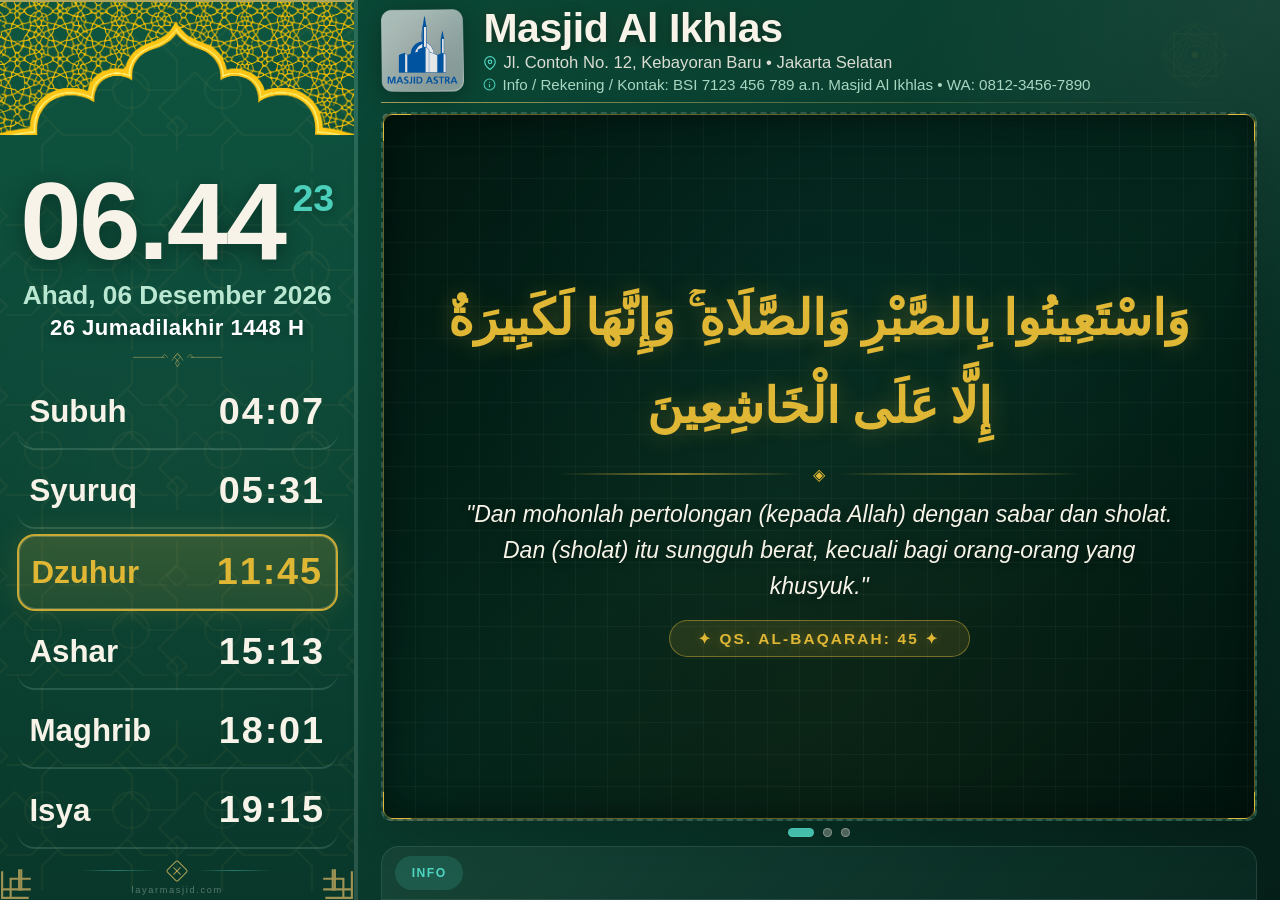
==== index.html @ 87b90f5e "adjust adzan phase jam" ====
<!doctype html>
<html lang="id">
<head>
  <meta charset="utf-8">
  <meta name="viewport" content="width=device-width, initial-scale=1">
  <title>Layar Masjid</title>
  <link rel="stylesheet" href="assets/css/tokens.css?v=35">
  <link rel="stylesheet" href="assets/css/base.css?v=35">
  <link rel="stylesheet" href="assets/css/layout.css?v=43">
  <link rel="stylesheet" href="assets/css/sidebar.css?v=37">
  <link rel="stylesheet" href="assets/css/adzan.css?v=45">
</head>
<body>
  <div class="screen-shell">
    <aside class="left-panel">
      <span class="panel-corner panel-corner--top-left" aria-hidden="true"></span>
      <span class="panel-corner panel-corner--top-right" aria-hidden="true"></span>
      <span class="panel-corner panel-corner--bottom-left" aria-hidden="true"></span>
      <span class="panel-corner panel-corner--bottom-right" aria-hidden="true"></span>

      <div class="sidebar-main">
        <img class="sidebar-top-ornament" src="assets/img/kubah.png" alt="" aria-hidden="true">
<!--        <span class="sidebar-lantern sidebar-lantern&#45;&#45;left" aria-hidden="true"></span>-->
<!--        <span class="sidebar-lantern sidebar-lantern&#45;&#45;right" aria-hidden="true"></span>-->

        <div class="sidebar-content">
          <section class="clock-card" aria-label="Waktu saat ini">
            <div class="clock-display">
              <span class="clock-main" id="clock-main">08.34</span>
              <span class="clock-seconds" id="clock-seconds">17</span>
            </div>
            <p class="date-display" id="date-display">Sabtu, 02 Mei 2026</p>
            <p class="date-hijri" id="date-hijri"></p>
            <div class="date-ornament" aria-hidden="true"></div>
          </section>

          <section class="schedule-card">
            <div class="schedule-list" id="schedule-list">
              <div class="schedule-row active">
                <span class="prayer-name">Subuh</span>
                <span class="prayer-time">04:36</span>
              </div>
              <div class="schedule-row">
                <span class="prayer-name">Syuruq</span>
                <span class="prayer-time">05:52</span>
              </div>
              <div class="schedule-row">
                <span class="prayer-name">Dzuhur</span>
                <span class="prayer-time">11:54</span>
              </div>
              <div class="schedule-row">
                <span class="prayer-name">Ashar</span>
                <span class="prayer-time">15:14</span>
              </div>
              <div class="schedule-row">
                <span class="prayer-name">Maghrib</span>
                <span class="prayer-time">17:48</span>
              </div>
              <div class="schedule-row">
                <span class="prayer-name">Isya</span>
                <span class="prayer-time">18:59</span>
              </div>
            </div>
          </section>
        </div>
      </div>

      <div class="sidebar-endcap-wrap">
        <div class="schedule-endcap" aria-hidden="true">
          <span class="schedule-endcap-line"></span>
          <span class="schedule-endcap-mark"></span>
          <span class="schedule-endcap-line"></span>
        </div>
        <p class="sidebar-signature">layarmasjid.com</p>
      </div>
    </aside>

    <main class="right-panel">
      <header class="content-header">
        <div class="content-brand" aria-label="Logo masjid">
          <div class="content-brand-frame" id="content-brand-frame">
            <img
              id="content-brand-logo"
              class="content-brand-logo"
              src="assets/img/contoh_logo/masjid_astra.png"
              alt="Logo Masjid Astra"
            >
          </div>
        </div>

        <div class="content-identity">
          <h1 class="content-mosque-name">Masjid Al Ikhlas</h1>
          <p class="content-address">
            <svg class="content-address-icon" viewBox="0 0 24 24" fill="none" stroke="currentColor" stroke-width="2" stroke-linecap="round" stroke-linejoin="round" aria-hidden="true"><path d="M21 10c0 7-9 13-9 13s-9-6-9-13a9 9 0 0 1 18 0z"/><circle cx="12" cy="10" r="3"/></svg>
            <span>Jl. Contoh No. 12, Kebayoran Baru &bull; Jakarta Selatan</span>
          </p>
          <p class="content-extra-info" id="content-extra-info">
            <svg class="content-extra-icon" viewBox="0 0 24 24" fill="none" stroke="currentColor" stroke-width="2" stroke-linecap="round" stroke-linejoin="round" aria-hidden="true"><circle cx="12" cy="12" r="10"/><line x1="12" y1="16" x2="12" y2="12"/><line x1="12" y1="8" x2="12.01" y2="8"/></svg>
            <span id="content-extra-text">Info / Rekening / Kontak: BSI 7123 456 789 a.n. Masjid Al Ikhlas &bull; WA: 0812-3456-7890</span>
          </p>
        </div>

        <div class="content-header-watermark" aria-hidden="true">
          <svg viewBox="0 0 120 120" fill="none" stroke="currentColor" stroke-width="1.2">
            <circle cx="60" cy="60" r="54" stroke-dasharray="3 3" opacity="0.45"/>
            <circle cx="60" cy="60" r="50" opacity="0.65"/>
            <rect x="25" y="25" width="70" height="70" transform="rotate(0 60 60)"/>
            <rect x="25" y="25" width="70" height="70" transform="rotate(45 60 60)"/>
            <circle cx="60" cy="60" r="32" opacity="0.7"/>
            <rect x="38" y="38" width="44" height="44" transform="rotate(22.5 60 60)" opacity="0.5"/>
            <rect x="38" y="38" width="44" height="44" transform="rotate(67.5 60 60)" opacity="0.5"/>
            <circle cx="60" cy="60" r="16" opacity="0.8"/>
            <circle cx="60" cy="60" r="5" fill="currentColor" opacity="0.85"/>
            <path d="M60 4v8 M60 108v8 M4 60h8 M108 60h8" opacity="0.7"/>
            <path d="M20 20l7 7 M93 93l7 7 M20 100l7-7 M93 27l7-7" opacity="0.7"/>
          </svg>
        </div>
      </header>

      <section class="content-stage" aria-label="Area slide">
        <div class="content-stage-frame" id="content-stage-frame">
          <div class="content-stage-slides" id="content-stage-slides" aria-live="polite"></div>
        </div>
        <div class="content-stage-dots" id="content-stage-dots" aria-hidden="true"></div>
      </section>

      <footer class="content-ticker" aria-label="Running text">
        <div class="content-ticker-label">Info</div>
        <div class="content-ticker-track">
          <div class="content-ticker-text">
            <span class="content-ticker-item">Running text placeholder</span>
            <span class="content-ticker-item">Pengumuman kajian ba’da Maghrib</span>
            <span class="content-ticker-item">Mohon rapikan sandal di area rak</span>
            <span class="content-ticker-item">Infaq terbaik untuk operasional masjid</span>
          </div>
        </div>
      </footer>
    </main>

    <!-- Halaman Adzan & Sholat (Fullscreen Overlay) -->
    <div id="adzan-screen" class="adzan-screen" aria-hidden="true">
      <!-- Ornamen Sudut Arsitektur Islami -->
      <span class="adzan-corner adzan-corner--top-left" aria-hidden="true"></span>
      <span class="adzan-corner adzan-corner--top-right" aria-hidden="true"></span>
      <span class="adzan-corner adzan-corner--bottom-left" aria-hidden="true"></span>
      <span class="adzan-corner adzan-corner--bottom-right" aria-hidden="true"></span>

      <!-- Bingkai Dalam Beraksen Emas -->
      <div class="adzan-inner-frame" aria-hidden="true"></div>
      <div class="adzan-bg-pattern" aria-hidden="true"></div>
      <div class="adzan-bg-glow" aria-hidden="true"></div>

      <!-- Header Bar (Jam & Tanggal di Pojok Kanan Atas) -->
      <header class="adzan-header" id="adzan-header">
        <div class="adzan-clock-display">
          <span class="adzan-clock-time" id="adzan-clock-time">00:00:00</span>
          <span class="adzan-clock-date" id="adzan-clock-date">Sabtu, 02 Mei 2026</span>
        </div>
      </header>

      <main class="adzan-stage">
        <!-- 1. FASE MENJELANG AZAN -->
        <section class="adzan-phase adzan-phase--countdown-adzan" id="phase-countdown-adzan">
          <div class="adzan-countdown-header">
            <h1 class="adzan-countdown-title">MENJELANG ADZAN</h1>
            <div class="adzan-prayer-pill">
              <span class="adzan-pill-label">WAKTU</span>
              <span class="adzan-pill-val" id="adzan-target-prayer-name">DZUHUR</span>
            </div>
          </div>

          <div class="adzan-timer-box" id="adzan-timer-box">
            <span class="adzan-timer-digits" id="adzan-timer-digits">01:00</span>
            <div class="adzan-timer-accent" aria-hidden="true"></div>
          </div>

          <p class="adzan-countdown-hint">Segera mengambil air wudhu dan merapatkan diri ke shaf sholat</p>
        </section>

        <!-- 2. FASE SAAT AZAN (Desain Plakat Maklumat Islami) -->
        <section class="adzan-phase adzan-phase--saat-adzan" id="phase-saat-adzan">
          <div class="adzan-takbir-calligraphy" dir="rtl" lang="ar">اللهُ أَكْبَرُ اللهُ أَكْبَرُ</div>

          <div class="adzan-title-wrap">
            <h1 class="adzan-heading-main">WAKTU MASUK ADZAN</h1>
            <div class="adzan-prayer-hero" id="adzan-current-prayer-name">DZUHUR</div>
          </div>

          <!-- Plakat Maklumat Ringkas: Adab & Ketenangan -->
          <div class="adzan-adab-plaque">
            <div class="adzan-adab-item">
              <span class="adzan-adab-icon-wrap" aria-hidden="true">
                <svg viewBox="0 0 24 24" fill="none" stroke="currentColor" stroke-width="2">
                  <path d="M11 5L6 9H2v6h4l5 4V5z"/>
                  <path d="M19.07 4.93a10 10 0 0 1 0 14.14M15.54 8.46a5 5 0 0 1 0 7.07"/>
                </svg>
              </span>
              <span class="adzan-adab-text">Mari Menyimak &amp; Menjawab Adzan</span>
            </div>

            <div class="adzan-adab-divider" aria-hidden="true"></div>

            <div class="adzan-adab-item">
              <span class="adzan-adab-icon-wrap adzan-adab-icon-wrap--silent" aria-hidden="true">
                <svg viewBox="0 0 24 24" fill="none" stroke="currentColor" stroke-width="2">
                  <rect x="5" y="2" width="14" height="20" rx="2" ry="2"/>
                  <line x1="12" y1="18" x2="12.01" y2="18"/>
                  <line x1="2" y1="2" x2="22" y2="22" stroke="#e05353" stroke-width="2.4"/>
                </svg>
              </span>
              <span class="adzan-adab-text">Mohon Aktifkan Mode Hening (Silent) HP</span>
            </div>
          </div>
        </section>

        <!-- 3. FASE COUNTDOWN IQOMAH -->
        <section class="adzan-phase adzan-phase--countdown-iqomah" id="phase-countdown-iqomah">
          <div class="iqomah-heading-wrap">
            <h1 class="iqomah-main-title">MENUJU IQOMAH</h1>
            <div class="adzan-prayer-pill">
              <span class="adzan-pill-label">SHOLAT</span>
              <span class="adzan-pill-val" id="iqomah-prayer-name">DZUHUR</span>
            </div>
          </div>

          <div class="iqomah-timer-box" id="iqomah-timer-box">
            <span class="iqomah-timer-digits" id="iqomah-timer-digits">05:00</span>
            <div class="iqomah-timer-accent" aria-hidden="true"></div>
          </div>

          <div class="iqomah-notice-card">
            <p class="iqomah-quote">&ldquo;Doa antara adzan dan iqomah tidak akan tertolak.&rdquo;</p>
            <span class="iqomah-quote-source">(HR. Abu Dawud, Tirmidzi, &amp; Ahmad)</span>
          </div>
        </section>

        <!-- 4. FASE SAAT SHOLAT (Mode Khusyuk, Hening, & Redup) -->
        <section class="adzan-phase adzan-phase--saat-sholat" id="phase-saat-sholat">
          <div class="sholat-silent-banner" aria-hidden="true">
            <svg viewBox="0 0 24 24" fill="none" stroke="currentColor" stroke-width="2" class="sholat-silent-icon">
              <rect x="5" y="2" width="14" height="20" rx="2" ry="2"/>
              <line x1="12" y1="18" x2="12.01" y2="18"/>
              <line x1="2" y1="2" x2="22" y2="22" stroke="#e05353" stroke-width="2.4"/>
            </svg>
            <span>MODE HENING &bull; HP DINONAKTIFKAN</span>
          </div>

          <div class="sholat-hadith-box">
            <p class="sholat-hadith-arabic" dir="rtl" lang="ar">سَوُّوا صُفُوفَكُمْ ؛ فَإنَّ تَسْوِيَةَ الصَّفِّ مِنْ تَمَامِ الصَّلاَةِ</p>
            <div class="sholat-hadith-divider" aria-hidden="true"></div>
            <p class="sholat-hadith">&ldquo;Luruskan shaf-shaf kalian, karena meluruskan shaf termasuk kesempurnaan sholat.&rdquo;<br><span class="sholat-hadith-source">(HR. Bukhari &amp; Muslim)</span></p>
          </div>
        </section>
      </main>
    </div>
  </div>

  <!-- Test Toolbar (Discreet Preview Controller, tekan 'A' atau klik layarmasjid.com untuk toggle) -->
  <aside id="adzan-test-toolbar" class="adzan-test-toolbar" aria-label="Adzan Preview Controls">
    <span style="font-size: 0.72rem; color: var(--gold-highlight); font-weight: 700; padding-left: 4px;">Uji Tahapan:</span>
    <button type="button" class="adzan-test-btn" id="btn-test-countdown" title="1. Menjelang Azan: Countdown 01:00 (1 menit, beep di 10d terakhir)">1. Menjelang (1m)</button>
    <button type="button" class="adzan-test-btn" id="btn-test-adzan" title="2. Saat Azan: Tampilan Halaman Azan 5 Menit">2. Saat Azan (5m)</button>
    <button type="button" class="adzan-test-btn" id="btn-test-iqomah" title="3. Countdown Iqomah: Countdown 05:00 (Demo 15d, beep di 10d terakhir)">3. Iqomah (15d)</button>
    <button type="button" class="adzan-test-btn" id="btn-test-sholat" title="4. Saat Sholat: Layar Khusyuk & Hening">4. Saat Sholat</button>
    <button type="button" class="adzan-test-btn adzan-test-btn--demo" id="btn-test-demo" title="Jalankan otomatis seluruh tahapan 1 sampai 5">▶ Demo Lengkap</button>
    <button type="button" class="adzan-test-btn adzan-test-btn--close" id="btn-test-close" title="5. Kembali ke tampilan normal awal">Tutup / Normal</button>
  </aside>

  <script src="assets/js/PrayTimes.js?v=1"></script>
  <script src="assets/js/config.js?v=8"></script>
  <script src="assets/js/app.js?v=53"></script>
</body>
</html>
---- assets/css/tokens.css ----
:root {
  --green-base: #0a4d3a;
  --green-deep: #0a3d2e;
  --green-light: #0f5a44;
  --green-darkest: #051f18;
  --cyan-accent: #1bc7cf;
  --teal-soft: #4fd6c2;
  --mint-soft: #b9e7d1;
  --sage-soft: #8fc5ae;
  --gold-line: #b88b18;
  --gold-highlight: #e0b735;
  --amber-soft: #f0c96a;
  --ivory-soft: #f8f3e8;
  --rose-soft: #d9a38c;
  --white: #ffffff;
}
---- assets/css/base.css ----
* {
  box-sizing: border-box;
}

html {
  font-size: clamp(14px, 0.85vw + 0.4vh, 24px);
}

html,
body {
  margin: 0;
  min-height: 100%;
  background:
    radial-gradient(circle at top right, rgba(255, 255, 255, 0.06), transparent 24%),
    linear-gradient(135deg, var(--green-base) 0%, var(--green-deep) 52%, var(--green-darkest) 100%);
  color: var(--white);
  font-family: "Trebuchet MS", "Segoe UI", sans-serif;
}

body {
  overflow: hidden;
}
---- assets/css/layout.css ----
.screen-shell {
  position: relative;
  width: 100vw;
  height: 100vh;
  padding: 0;
  display: grid;
  grid-template-columns: 28% 72%;
  overflow: hidden;
}

.left-panel,
.right-panel {
  display: flex;
  flex-direction: column;
  min-height: 0;
}

.right-panel {
  position: relative;
  gap: clamp(8px, 1vh, 14px);
  padding: clamp(6px, 0.8vh, 12px) clamp(18px, 1.8vw, 28px) 0;
}

.content-brand-frame {
  display: flex;
  align-items: center;
  justify-content: center;
  width: auto;
  height: clamp(74px, 9.2vh, 98px);
  padding: 0;
  border: none;
  background: transparent;
  box-shadow: none;
  backdrop-filter: none;
  overflow: visible;
}

.content-brand-frame[data-logo-shape="square"] {
  width: clamp(74px, 9.2vh, 98px);
  height: clamp(74px, 9.2vh, 98px);
}

.content-brand-frame[data-logo-shape="tall"] {
  width: clamp(64px, 5.2vw, 84px);
  height: clamp(82px, 10vh, 104px);
}

.content-brand-mark {
  color: var(--ivory-soft);
  font-size: 1.3rem;
  font-weight: 700;
  letter-spacing: 0.18em;
}

.content-brand-logo {
  display: block;
  width: 100%;
  height: 100%;
  object-fit: contain;
  object-position: center;
  border-radius: 0;
  filter: drop-shadow(0 4px 12px rgba(0, 0, 0, 0.45));
}

.content-header {
  position: relative;
  display: flex;
  align-items: center;
  gap: clamp(16px, 1.5vw, 24px);
  padding: 0 0 clamp(8px, 1vh, 12px);
  background: transparent;
  border: none;
  border-radius: 0;
  box-shadow: none;
  overflow: visible;
  flex-shrink: 0;
}

.content-header::after {
  content: "";
  position: absolute;
  inset: auto 0 0;
  height: 1px;
  background: linear-gradient(
    90deg,
    rgba(240, 201, 106, 0.7) 0%,
    rgba(240, 201, 106, 0.4) 40%,
    rgba(240, 201, 106, 0.12) 75%,
    transparent 100%
  );
  opacity: 0.95;
  pointer-events: none;
}

.content-identity {
  position: relative;
  z-index: 1;
  display: flex;
  flex-direction: column;
  justify-content: center;
  gap: clamp(2px, 0.3vh, 4px);
}

.content-mosque-name {
  margin: 0;
  color: var(--ivory-soft);
  font-size: clamp(2.4rem, 3.2vw, 4rem);
  line-height: 1.05;
  font-weight: 800;
  letter-spacing: -0.01em;
  text-shadow:
    0 2px 14px rgba(0, 0, 0, 0.4),
    0 0 28px rgba(240, 201, 106, 0.14);
}

.content-address {
  margin: 0;
  display: flex;
  align-items: center;
  gap: 6px;
  color: rgba(248, 243, 232, 0.88);
  font-size: clamp(1.15rem, 1.25vw, 1.45rem);
  font-weight: 500;
  line-height: 1.2;
}

.content-address-icon {
  width: clamp(14px, 1vw, 18px);
  height: clamp(14px, 1vw, 18px);
  stroke: var(--teal-soft);
  flex-shrink: 0;
}

.content-extra-info {
  margin: 0;
  display: flex;
  align-items: center;
  gap: 6px;
  color: var(--mint-soft);
  font-size: clamp(1.05rem, 1.15vw, 1.35rem);
  font-weight: 500;
  line-height: 1.2;
  opacity: 0.9;
}

.content-extra-icon {
  width: clamp(13px, 0.9vw, 16px);
  height: clamp(13px, 0.9vw, 16px);
  stroke: var(--teal-soft);
  flex-shrink: 0;
}

.content-header-watermark {
  position: absolute;
  right: clamp(14px, 2vw, 36px);
  top: 50%;
  transform: translateY(-50%);
  height: clamp(64px, 8vh, 88px);
  width: auto;
  aspect-ratio: 1 / 1;
  color: var(--gold-highlight);
  opacity: 0.08;
  pointer-events: none;
  z-index: 0;
  display: flex;
  align-items: center;
  justify-content: center;
}

.content-header-watermark svg {
  width: 100%;
  height: 100%;
}

.content-stage {
  flex: 1 1 auto;
  display: flex;
  flex-direction: column;
  align-items: center;
  justify-content: center;
  gap: clamp(6px, 0.8vh, 10px);
  min-height: 0;
}

.content-stage-frame {
  position: relative;
  width: auto;
  height: 100%;
  aspect-ratio: 16 / 9;
  min-width: 0;
  max-width: 100%;
  max-height: 100%;
  border-radius: 10px;
  border: 2px solid rgba(143, 197, 174, 0.18);
  background: linear-gradient(180deg, rgba(79, 214, 194, 0.05), rgba(255, 255, 255, 0.02));
  box-shadow: 0 18px 36px rgba(0, 0, 0, 0.12);
  overflow: visible;
  background:
    linear-gradient(135deg, rgba(255, 255, 255, 0.05), rgba(255, 255, 255, 0.015)),
    radial-gradient(circle at top left, rgba(240, 201, 106, 0.18), transparent 28%),
    radial-gradient(circle at bottom right, rgba(79, 214, 194, 0.12), transparent 22%),
    linear-gradient(135deg, rgba(7, 45, 31, 0.88) 0%, rgba(9, 63, 44, 0.9) 50%, rgba(6, 34, 25, 0.92) 100%);
  border: 2px dashed rgba(185, 231, 209, 0.18);
  display: grid;
  place-items: center;
  text-align: center;
}

.content-stage-frame::before {
  content: "";
  position: absolute;
  inset: 0;
  background-image: linear-gradient(rgba(255, 255, 255, 0.035) 1px, transparent 1px),
    linear-gradient(90deg, rgba(255, 255, 255, 0.035) 1px, transparent 1px);
  background-size: 32px 32px;
  pointer-events: none;
  z-index: 1;
}

.content-ticker-text {
  margin: 0;
}

.content-stage-slides {
  position: absolute;
  inset: 0;
  z-index: 0;
  overflow: hidden;
  border-radius: 10px;
}

.content-stage-slide {
  position: absolute;
  inset: 0;
  margin: 0;
  opacity: 0;
  visibility: hidden;
  transition: opacity 0.6s ease-in-out, visibility 0.6s ease-in-out;
}

.content-stage-slide.active {
  opacity: 1;
  visibility: visible;
}

.content-stage-slide img {
  width: 100%;
  height: 100%;
  object-fit: fill;
  object-position: center;
  display: block;
}

/* =============================================================================
   SLIDE TYPE: TEXT / AYAT AL-QURAN & HADITS
   ============================================================================= */
.content-stage-slide--text {
  position: absolute;
  inset: 0;
  width: 100%;
  height: 100%;
  padding: 0;
  margin: 0;
  display: flex;
  align-items: stretch;
  justify-content: stretch;
  background:
    radial-gradient(circle at 50% 25%, rgba(27, 199, 207, 0.12) 0%, transparent 55%),
    radial-gradient(circle at 50% 80%, rgba(224, 183, 53, 0.09) 0%, transparent 60%),
    linear-gradient(145deg, #021a13 0%, #06382a 50%, #01130d 100%);
  color: var(--white);
  box-sizing: border-box;
}

.slide-quran-card {
  width: 100%;
  height: 100%;
  position: absolute;
  inset: 0;
  display: flex;
  align-items: stretch;
  justify-content: stretch;
  padding: 0;
  margin: 0;
  box-sizing: border-box;
}

.slide-quran-frame {
  position: relative;
  width: 100%;
  height: 100%;
  max-width: none;
  display: flex;
  flex-direction: column;
  justify-content: center;
  align-items: center;
  text-align: center;
  padding: clamp(14px, 2.2vh, 26px) clamp(24px, 3.5vw, 64px);
  border: 1.5px solid rgba(224, 183, 53, 0.4);
  border-radius: 10px;
  background: rgba(3, 22, 16, 0.55);
  box-shadow:
    inset 0 0 35px rgba(0, 0, 0, 0.45),
    0 10px 30px rgba(0, 0, 0, 0.35);
  box-sizing: border-box;
}

/* Ornamen Sudut Kartu */
.slide-quran-corner {
  position: absolute;
  width: clamp(20px, 2.2vw, 32px);
  height: clamp(20px, 2.2vw, 32px);
  border: 2px solid var(--gold-highlight);
  pointer-events: none;
}
.slide-quran-corner--tl { top: -2px; left: -2px; border-right: none; border-bottom: none; border-top-left-radius: 8px; }
.slide-quran-corner--tr { top: -2px; right: -2px; border-left: none; border-bottom: none; border-top-right-radius: 8px; }
.slide-quran-corner--bl { bottom: -2px; left: -2px; border-right: none; border-top: none; border-bottom-left-radius: 8px; }
.slide-quran-corner--br { bottom: -2px; right: -2px; border-left: none; border-top: none; border-bottom-right-radius: 8px; }

.slide-quran-header {
  flex-shrink: 0;
}

.slide-quran-bismillah {
  font-family: "Amiri", "Scheherazade New", "Traditional Arabic", serif;
  font-size: clamp(1.2rem, 1.7vw, 2.1rem);
  font-weight: 700;
  color: var(--gold-highlight);
  letter-spacing: 0.04em;
  opacity: 0.95;
  text-shadow: 0 0 16px rgba(224, 183, 53, 0.35);
}

.slide-quran-body {
  display: flex;
  flex-direction: column;
  align-items: center;
  justify-content: center;
  flex: 1;
  min-height: 0;
  width: 100%;
}

.slide-quran-arabic {
  margin: 0;
  font-family: "Amiri", "Scheherazade New", "Traditional Arabic", serif;
  font-size: clamp(2.4rem, 3.8vw, 5.0rem);
  font-weight: 700;
  line-height: 1.8;
  color: var(--gold-highlight);
  text-shadow: 0 0 24px rgba(224, 183, 53, 0.3);
  direction: rtl;
  max-width: 96%;
}

.slide-quran-divider {
  display: flex;
  align-items: center;
  justify-content: center;
  gap: 14px;
  width: min(85%, 520px);
  margin: clamp(10px, 1.5vh, 20px) auto;
}

.slide-quran-divider-line {
  flex: 1;
  height: 1.5px;
  background: linear-gradient(90deg, transparent, rgba(224, 183, 53, 0.6), transparent);
}

.slide-quran-divider-star {
  font-size: 1.1rem;
  color: var(--gold-highlight);
}

.slide-quran-translation {
  margin: 0;
  font-size: clamp(1.3rem, 1.8vw, 2.3rem);
  line-height: 1.55;
  color: var(--ivory-soft);
  font-weight: 500;
  font-style: italic;
  max-width: 94%;
  text-shadow: 0 2px 10px rgba(0, 0, 0, 0.4);
}

.slide-quran-footer {
  flex-shrink: 0;
  margin-top: clamp(12px, 1.8vh, 24px);
}

.slide-quran-surah-pill {
  display: inline-flex;
  align-items: center;
  justify-content: center;
  padding: clamp(6px, 0.9vh, 10px) clamp(20px, 2.2vw, 34px);
  border-radius: 999px;
  background: rgba(224, 183, 53, 0.12);
  border: 1.5px solid rgba(224, 183, 53, 0.45);
  color: var(--gold-highlight);
  font-size: clamp(0.95rem, 1.2vw, 1.45rem);
  font-weight: 700;
  letter-spacing: 0.14em;
  text-transform: uppercase;
  text-shadow: 0 0 12px rgba(224, 183, 53, 0.3);
}

/* =============================================================================
   SLIDE TYPE: CUSTOM / FREE TEXT / HTML BEBAS
   ============================================================================= */
.content-stage-slide--custom {
  position: absolute;
  inset: 0;
  width: 100%;
  height: 100%;
  padding: 0;
  margin: 0;
  display: flex;
  align-items: stretch;
  justify-content: stretch;
  background:
    radial-gradient(circle at 50% 25%, rgba(27, 199, 207, 0.12) 0%, transparent 55%),
    radial-gradient(circle at 50% 80%, rgba(224, 183, 53, 0.09) 0%, transparent 60%),
    linear-gradient(145deg, #021a13 0%, #06382a 50%, #01130d 100%);
  color: var(--white);
  box-sizing: border-box;
}

.slide-custom-card {
  width: 100%;
  height: 100%;
  position: absolute;
  inset: 0;
  display: flex;
  align-items: stretch;
  justify-content: stretch;
  padding: 0;
  margin: 0;
  box-sizing: border-box;
}

.slide-custom-frame {
  position: relative;
  width: 100%;
  height: 100%;
  max-width: none;
  display: flex;
  flex-direction: column;
  justify-content: center;
  align-items: center;
  text-align: center;
  padding: clamp(20px, 3.5vh, 48px) clamp(28px, 4.5vw, 84px);
  border: 1.5px solid rgba(224, 183, 53, 0.4);
  border-radius: 10px;
  background: rgba(3, 22, 16, 0.55);
  box-shadow:
    inset 0 0 35px rgba(0, 0, 0, 0.45),
    0 10px 30px rgba(0, 0, 0, 0.35);
  box-sizing: border-box;
}

.slide-custom-title {
  margin: 0 0 clamp(8px, 1.4vh, 18px);
  font-family: "Trebuchet MS", "Segoe UI", sans-serif;
  font-size: clamp(1.9rem, 2.8vw, 3.8rem);
  font-weight: 900;
  color: var(--gold-highlight);
  letter-spacing: 0.03em;
  text-transform: uppercase;
  text-shadow: 0 0 18px rgba(224, 183, 53, 0.35);
  line-height: 1.2;
}

.slide-custom-body {
  width: 100%;
  display: flex;
  flex-direction: column;
  align-items: center;
  justify-content: center;
  gap: clamp(6px, 1.2vh, 16px);
}

.slide-custom-content {
  width: 100%;
  max-width: 96%;
  font-size: clamp(1.4rem, 2.2vw, 3.0rem);
  line-height: 1.6;
  color: var(--ivory-soft);
  text-shadow: 0 2px 10px rgba(0, 0, 0, 0.4);
  display: flex;
  flex-direction: column;
  align-items: center;
  justify-content: center;
  gap: clamp(8px, 1.4vh, 20px);
}

.slide-custom-content h1,
.slide-custom-content h2,
.slide-custom-content h3 {
  margin: 0;
  color: var(--gold-highlight);
  font-weight: 800;
  line-height: 1.25;
  text-shadow: 0 0 16px rgba(224, 183, 53, 0.3);
}

.slide-custom-content h1 { font-size: clamp(2.0rem, 3.2vw, 4.2rem); }
.slide-custom-content h2 { font-size: clamp(1.7rem, 2.6vw, 3.5rem); }
.slide-custom-content h3 { font-size: clamp(1.4rem, 2.0vw, 2.8rem); }

.slide-custom-content p {
  margin: 0;
}

.slide-custom-content b,
.slide-custom-content strong {
  color: var(--gold-highlight);
  font-weight: 700;
}

.slide-custom-content em,
.slide-custom-content i {
  color: var(--mint-soft);
  font-style: italic;
}

.content-stage-dots {
  display: flex;
  align-items: center;
  justify-content: center;
  gap: clamp(8px, 0.7vw, 10px);
  flex-shrink: 0;
  pointer-events: none;
}

.content-stage-dot {
  width: clamp(9px, 0.7vw, 10px);
  height: clamp(9px, 0.7vw, 10px);
  border-radius: 50%;
  background: rgba(248, 243, 232, 0.32);
  border: 1px solid rgba(248, 243, 232, 0.4);
}

.content-stage-dot.active {
  width: clamp(24px, 2vw, 28px);
  border-radius: 999px;
  background: rgba(79, 214, 194, 0.95);
  border-color: rgba(79, 214, 194, 0.95);
}

.content-ticker {
  display: grid;
  grid-template-columns: auto 1fr;
  align-items: center;
  gap: clamp(12px, 1vw, 14px);
  flex-shrink: 0;
  margin-top: auto;
  border-radius: 18px;
  padding: clamp(8px, 1vh, 11px) clamp(12px, 1vw, 14px);
  border: 1px solid rgba(185, 231, 209, 0.12);
  background: linear-gradient(90deg, rgba(255, 255, 255, 0.05), rgba(79, 214, 194, 0.05));
  border-bottom-left-radius: 0;
  border-bottom-right-radius: 0;
}

.content-ticker-label {
  display: inline-flex;
  align-items: center;
  justify-content: center;
  min-width: clamp(68px, 4.8vw, 74px);
  padding: clamp(9px, 1.2vh, 10px) clamp(14px, 1vw, 16px);
  border-radius: 999px;
  background: rgba(79, 214, 194, 0.16);
  color: var(--teal-soft);
  font-size: clamp(0.84rem, 0.95vw, 0.95rem);
  font-weight: 700;
  letter-spacing: 0.12em;
  text-transform: uppercase;
}

.content-ticker-track {
  overflow: hidden;
}

.content-ticker-text {
  display: inline-block;
  color: var(--ivory-soft);
  font-size: clamp(1.3rem, 1.9vw, 1.8rem);
  font-weight: 600;
  white-space: nowrap;
  padding-left: 100%;
  animation: ticker-marquee 24s linear infinite;
  will-change: transform;
}

.content-ticker-item {
  display: inline-flex;
  align-items: center;
}

.content-ticker-item + .content-ticker-item::before {
  content: "";
  display: inline-block;
  width: 12px;
  height: 12px;
  margin: 0 22px;
  border: 2px solid rgba(240, 201, 106, 0.82);
  border-radius: 2px;
  transform: rotate(45deg);
}

@keyframes ticker-marquee {
  from {
    transform: translateX(0);
  }

  to {
    transform: translateX(-100%);
  }
}
---- assets/css/sidebar.css ----
.schedule-list {
  flex: 1;
  display: flex;
  flex-direction: column;
  justify-content: space-between;
  gap: clamp(2px, 0.5vh, 10px);
  min-height: 0;
}

.sidebar-main {
  position: relative;
  z-index: 1;
  flex: 1;
  display: flex;
  flex-direction: column;
  min-height: 0;
}

.sidebar-content {
  flex: 1;
  display: flex;
  flex-direction: column;
  min-height: 0;
}

/*.sidebar-lantern {*/
/*  position: absolute;*/
/*  top: clamp(8px, 1vh, 12px);*/
/*  width: clamp(28px, 2.2vw, 38px);*/
/*  height: clamp(88px, 9.5vh, 118px);*/
/*  z-index: 0;*/
/*  opacity: 0.92;*/
/*  pointer-events: none;*/
/*  background-repeat: no-repeat;*/
/*  background-position: center top;*/
/*  background-size: 100% 100%;*/
/*  filter: drop-shadow(0 8px 18px rgba(231, 196, 108, 0.12));*/
/*  background-image: url("data:image/svg+xml,%3Csvg xmlns='http://www.w3.org/2000/svg' viewBox='0 0 44 132'%3E%3Cg fill='none' stroke='%23E7C46C' stroke-linecap='round' stroke-linejoin='round'%3E%3Cpath d='M22 2v18' stroke-width='2.2' opacity='.8'/%3E%3Cpath d='M14 22h16' stroke-width='2.2' opacity='.82'/%3E%3Cpath d='M18 22c0 5-3 8-6 11 2 4 5 6 6 10h8c1-4 4-6 6-10-3-3-6-6-6-11Z' stroke-width='2.4'/%3E%3Cpath d='M12 44c4 6 5 12 5 20 0 10 2 18 5 26 3-8 5-16 5-26 0-8 1-14 5-20Z' stroke-width='2.4'/%3E%3Cpath d='M15 90h14' stroke-width='2.2' opacity='.85'/%3E%3Cpath d='M17 90c0 7-3 13-6 18 4 3 7 7 8 12h6c1-5 4-9 8-12-3-5-6-11-6-18Z' stroke-width='2.4'/%3E%3Cpath d='M22 120v10' stroke-width='2.2' opacity='.8'/%3E%3C/g%3E%3C/svg%3E");*/
/*}*/

/*.sidebar-lantern--left {*/
/*  left: clamp(8px, 0.8vw, 12px);*/
/*}*/

/*.sidebar-lantern--right {*/
/*  right: clamp(8px, 0.8vw, 12px);*/
/*  transform: scaleX(-1);*/
/*}*/

.sidebar-top-ornament {
  flex-shrink: 0;
  align-self: center;
  max-width: none;
  width: calc(100% + (var(--panel-pad-x) * 2));
  height: clamp(120px, 15vh, 165px);
  margin: calc(var(--panel-pad-y) * -1) 0 0;
  opacity: 1;
  border-top: 2px solid rgba(240, 201, 106, 0.72);
  object-fit: cover;
  object-position: center top;
  display: block;
  z-index: 1;
  pointer-events: none;
}

.sidebar-endcap-wrap {
  position: relative;
  z-index: 1;
  margin-top: auto;
  margin-bottom: 0;
  display: flex;
  flex-direction: column;
  justify-content: flex-end;
  padding-bottom: clamp(4px, 0.6vh, 8px);
  flex-shrink: 0;
}

.left-panel {
  --panel-pad-y: clamp(14px, 1.8vh, 22px);
  --panel-pad-x: clamp(16px, 1.3vw, 24px);
  position: relative;
  height: 100vh;
  box-sizing: border-box;
  display: flex;
  flex-direction: column;
  padding: var(--panel-pad-y) var(--panel-pad-x) 0;
  background: linear-gradient(180deg, rgba(15, 90, 68, 0.96) 0%, rgba(10, 61, 46, 0.98) 100%);
  border-right: 4px solid rgba(255, 255, 255, 0.12);
  overflow: hidden;
}

.left-panel::before {
  content: "";
  position: absolute;
  inset: 0;
  background-image: url("data:image/svg+xml,%3Csvg xmlns='http://www.w3.org/2000/svg' width='180' height='180' viewBox='0 0 180 180'%3E%3Cg fill='none' stroke='rgba(226,196,109,0.32)' stroke-width='2.2' stroke-linecap='round' stroke-linejoin='round'%3E%3Cpath d='M45 0v24l-16 16 16 16v24M135 0v24l16 16-16 16v24M0 45h24l16-16 16 16h24M180 45h-24l-16-16-16 16h-24M45 90v24l-16 16 16 16v24M135 90v24l16 16-16 16v24M0 135h24l16-16 16 16h24M180 135h-24l-16-16-16 16h-24'/%3E%3Cpath d='M90 0v24l-18 18 18 18v30l-18 18 18 18v24M0 90h24l18-18 18 18h30l18-18 18 18h24'/%3E%3Cpath d='M90 26l10 10-10 10-10-10zM90 116l10 10-10 10-10-10zM26 90c0-9.941 8.059-18 18-18s18 8.059 18 18-8.059 18-18 18-18-8.059-18-18zM118 90c0-9.941 8.059-18 18-18s18 8.059 18 18-8.059 18-18 18-18-8.059-18-18z'/%3E%3C/g%3E%3C/svg%3E");
  background-size: 180px 180px;
  background-position: center;
  opacity: 0.18;
  pointer-events: none;
}

.left-panel::after {
  content: "";
  position: absolute;
  inset: 0;
  background:
    linear-gradient(180deg, rgba(8, 35, 26, 0.08), rgba(8, 35, 26, 0.18)),
    radial-gradient(circle at center, rgba(255, 255, 255, 0.02), transparent 68%);
  pointer-events: none;
}

.left-panel .panel-corner {
  position: absolute;
  width: clamp(68px, 5.2vw, 96px);
  height: clamp(68px, 5.2vw, 96px);
  pointer-events: none;
  z-index: 0;
  opacity: 0.82;
  background-repeat: no-repeat;
  background-size: 100% 100%;
  background-image: url("data:image/svg+xml,%3Csvg xmlns='http://www.w3.org/2000/svg' viewBox='0 0 96 96'%3E%3Cg fill='none' stroke='%23E7C46C' stroke-width='3' stroke-linecap='square' stroke-linejoin='miter'%3E%3Cpath d='M3 39V3h36'/%3E%3Cpath d='M15 3v27h27'/%3E%3Cpath d='M3 15h27v27'/%3E%3Cpath d='M42 15H27v27'/%3E%3C/g%3E%3C/svg%3E");
}

.left-panel .panel-corner--top-left {
  display: none;
}

.left-panel .panel-corner--top-right {
  display: none;
}

.left-panel .panel-corner--bottom-left {
  bottom: 0;
  left: 0;
  transform: scaleY(-1);
}

.left-panel .panel-corner--bottom-right {
  right: 0;
  bottom: 0;
  transform: scale(-1);
}

.clock-card {
  position: relative;
  z-index: 1;
  margin-top: clamp(24px, 3.8vh, 50px);
  margin-bottom: clamp(6px, 0.8vh, 14px);
}

.clock-display {
  display: flex;
  align-items: flex-start;
  justify-content: center;
  gap: clamp(4px, 0.6vw, 10px);
  line-height: 0.95;
}

.clock-main,
.clock-seconds,
.date-display {
  margin: 0;
}

.clock-main {
  font-family: "Avenir Next", "Helvetica Neue", "Segoe UI", Arial, sans-serif;
  font-size: clamp(5.6rem, 7.2vw + 2vh, 12.5rem);
  font-weight: 800;
  letter-spacing: -0.02em;
  font-variant-numeric: tabular-nums;
  color: var(--ivory-soft);
  text-shadow: 0 4px 20px rgba(0, 0, 0, 0.35);
}

.clock-seconds {
  position: relative;
  top: clamp(0.7rem, 1.2vh, 1.6rem);
  padding-left: 0;
  font-family: "SF Pro Display", "Helvetica Neue", "Segoe UI", Arial, sans-serif;
  font-size: clamp(2rem, 2.3vw + 0.9vh, 3.8rem);
  font-weight: 800;
  line-height: 1;
  font-variant-numeric: tabular-nums;
  color: var(--teal-soft);
  opacity: 0.95;
  text-shadow: 0 2px 10px rgba(0, 0, 0, 0.25);
}

.date-display {
  margin-top: clamp(4px, 0.7vh, 10px);
  text-align: center;
  font-size: clamp(1.45rem, 1.45vw + 0.85vh, 2.9rem);
  font-weight: 700;
  line-height: 1.15;
  color: var(--mint-soft);
}

.date-hijri {
  margin: clamp(3px, 0.5vh, 8px) 0 0;
  text-align: center;
  font-size: clamp(1.25rem, 1.2vw + 0.75vh, 2.5rem);
  font-weight: 700;
  line-height: 1.15;
  color: var(--white);
  letter-spacing: 0.02em;
  text-shadow: 0 2px 8px rgba(0, 0, 0, 0.25);
}

.date-ornament {
  width: 100%;
  height: clamp(20px, 2.5vh, 36px);
  margin-top: clamp(4px, 0.6vh, 8px);
  background-image: url("data:image/svg+xml,%3Csvg xmlns='http://www.w3.org/2000/svg' viewBox='0 0 640 120'%3E%3Cg fill='none' stroke='%23E7C46C' stroke-width='2.6' stroke-linecap='round' stroke-linejoin='round'%3E%3Cpath d='M84 62h166'/%3E%3Cpath d='M390 62h166'/%3E%3Cpath d='M236 62l16-16 16 16'/%3E%3Cpath d='M404 62l-16-16-16 16'/%3E%3Cpath d='M292 78c8-16 17-28 28-38 11 10 20 22 28 38'/%3E%3Cpath d='M304 60l16-16 16 16-16 16Z'/%3E%3Cpath d='M320 78l10 18-10 18-10-18Z'/%3E%3C/g%3E%3C/svg%3E");
  background-repeat: no-repeat;
  background-position: center top;
  background-size: 100% 100%;
  opacity: 0.88;
}

.schedule-card {
  position: relative;
  z-index: 1;
  display: flex;
  flex-direction: column;
  flex: 1;
  min-height: 0;
}

.schedule-card::before,
.schedule-card::after {
  content: none;
}

.schedule-row {
  flex: 1;
  display: flex;
  justify-content: space-between;
  align-items: center;
  padding: clamp(6px, 1.2vh, 22px) clamp(10px, 1vw, 16px);
  border-bottom: 2px solid rgba(185, 231, 209, 0.16);
  color: var(--white);
  border-radius: 18px;
  transition: background 180ms ease, box-shadow 180ms ease, color 180ms ease, border-color 180ms ease;
}

.schedule-row.active {
  background: linear-gradient(180deg, rgba(224, 183, 53, 0.18) 0%, rgba(224, 183, 53, 0.1) 100%);
  border: 2px solid rgba(224, 183, 53, 0.88);
  box-shadow:
    inset 0 0 0 1px rgba(255, 236, 176, 0.25),
    0 0 24px rgba(224, 183, 53, 0.15);
  color: var(--gold-highlight);
}

.schedule-row.active .prayer-name,
.schedule-row.active .prayer-time {
  color: var(--gold-highlight);
}

.prayer-name {
  font-size: clamp(1.85rem, 1.6vw + 1.2vh, 3.6rem);
  font-weight: 800;
  line-height: 1;
  color: var(--ivory-soft);
}

.prayer-time {
  font-family: Impact, "Arial Narrow Bold", sans-serif;
  font-size: clamp(2.3rem, 1.9vw + 1.5vh, 4.4rem);
  font-weight: 900;
  letter-spacing: 0.05em;
  line-height: 1;
  color: var(--ivory-soft);
}

.schedule-endcap {
  display: flex;
  align-items: center;
  justify-content: center;
  gap: 12px;
  padding: 14px 0 2px;
}

.schedule-endcap-line {
  width: 76px;
  height: 1px;
  background: linear-gradient(90deg, transparent 0%, rgba(79, 214, 194, 0.42) 48%, transparent 100%);
}

.schedule-endcap-mark {
  position: relative;
  width: 16px;
  height: 16px;
  border: 1px solid rgba(240, 201, 106, 0.72);
  transform: rotate(45deg);
  border-radius: 2px;
}

.schedule-endcap-mark::before,
.schedule-endcap-mark::after {
  content: "";
  position: absolute;
  inset: 50% auto auto 50%;
  background: rgba(240, 201, 106, 0.68);
  transform: translate(-50%, -50%);
}

.schedule-endcap-mark::before {
  width: 1px;
  height: 10px;
}

.schedule-endcap-mark::after {
  width: 10px;
  height: 1px;
}

.sidebar-signature {
  margin: 4px 0 0;
  text-align: center;
  font-size: clamp(0.62rem, 0.72vw, 0.74rem);
  font-weight: 500;
  letter-spacing: 0.18em;
  text-transform: lowercase;
  color: rgba(232, 242, 236, 0.34);
}

@media (max-height: 720px) {
  .left-panel {
    --panel-pad-y: 12px;
    --panel-pad-x: 12px;
    padding-bottom: 0;
  }

  .sidebar-top-ornament {
    height: 100px;
    margin: calc(var(--panel-pad-y) * -1) 0 0;
  }

  /*.sidebar-lantern {*/
  /*  width: 24px;*/
  /*  height: 78px;*/
  /*  top: 6px;*/
  /*}*/

  .clock-card {
    margin-top: 10px;
    margin-bottom: 6px;
  }

  .clock-main {
    font-size: 4.5rem;
  }

  .clock-seconds {
    top: 0.3rem;
    font-size: 1.6rem;
  }

  .date-display {
    margin-top: 3px;
    font-size: 1.50rem;
  }

  .date-hijri {
    margin-top: 2px;
    font-size: 1.5rem;
  }

  .date-ornament {
    height: 20px;
    margin-top: 3px;
  }

  .schedule-row {
    padding: 9px 8px;
  }

  .prayer-name {
    font-size: 1.65rem;
  }

  .prayer-time {
    font-size: 1.78rem;
  }

  .schedule-endcap {
    padding-top: 8px;
  }

  .sidebar-endcap-wrap {
    margin-bottom: 0;
    padding-bottom: 4px;
  }

  .sidebar-signature {
    margin-top: 2px;
  }
}
---- assets/css/adzan.css ----
/* =============================================================================
   HALAMAN ADZAN, IQOMAH, & SHOLAT (OVERLAY SYSTEM - ISLAMIC ARCHITECTURAL THEME)
   Layar Masjid Digital Signage
   Desain berwibawa, otentik bernuansa arsitektur masjid, mudah dibaca dari jarak jauh
   ============================================================================= */

.adzan-screen {
  position: absolute;
  inset: 0;
  z-index: 999;
  display: flex;
  flex-direction: column;
  justify-content: space-between;
  padding: clamp(14px, 2vh, 26px) clamp(20px, 2.5vw, 40px);
  background:
    radial-gradient(circle at 50% 30%, rgba(27, 199, 207, 0.09) 0%, transparent 50%),
    radial-gradient(circle at 50% 80%, rgba(224, 183, 53, 0.08) 0%, transparent 60%),
    linear-gradient(145deg, #031e16 0%, #08382a 45%, #021610 100%);
  color: var(--white);
  opacity: 0;
  visibility: hidden;
  pointer-events: none;
  transition: opacity 0.5s cubic-bezier(0.16, 1, 0.3, 1), visibility 0.5s ease, background 0.8s ease;
  overflow: hidden;
}

.adzan-screen.active {
  opacity: 1;
  visibility: visible;
  pointer-events: auto;
}

/* Khusus Fase Sholat: Layar sangat redup dan hening agar khusyuk */
.adzan-screen.phase--sholat {
  background: radial-gradient(circle at 50% 45%, #03140e 0%, #010805 100%);
}

.adzan-screen.phase--sholat .adzan-inner-frame {
  opacity: 0.15;
  border-color: rgba(224, 183, 53, 0.15);
}

.adzan-screen.phase--sholat .adzan-corner {
  opacity: 0.15;
}

.adzan-screen.phase--sholat .adzan-bg-pattern,
.adzan-screen.phase--sholat .adzan-bg-glow {
  opacity: 0.08;
}

.adzan-screen.phase--sholat .adzan-header {
  opacity: 0.22;
  transition: opacity 0.6s ease;
}

/* =============================================================================
   ORNAMEN ARSITEKTUR ISLAMI & FRAME
   ============================================================================= */

/* Pola Geometri Bintang 8 Girih Tradisional (Bukan Titik-titik Dot-Matrix AI) */
.adzan-bg-pattern {
  position: absolute;
  inset: 0;
  pointer-events: none;
  background-image: url("data:image/svg+xml,%3Csvg xmlns='http://www.w3.org/2000/svg' width='160' height='160' viewBox='0 0 160 160'%3E%3Cg fill='none' stroke='rgba(224,183,53,0.18)' stroke-width='1.5' stroke-linecap='round' stroke-linejoin='round'%3E%3Cpath d='M40 0v20l-14 14 14 14v20M120 0v20l14 14-14 14v20M0 40h20l14-14 14 14h20M160 40h-20l-14-14-14 14h-20M40 80v20l-14 14 14 14v20M120 80v20l14 14-14 14v20M0 120h20l14-14 14 14h20M160 120h-20l-14-14-14 14h-20'/%3E%3Cpath d='M80 0v20l-16 16 16 16v24l-16 16 16 16v20M0 80h20l16-16 16 16h24l16-16 16 16h20'/%3E%3Cpath d='M80 24l8 8-8 8-8-8zM80 104l8 8-8 8-8-8zM24 80c0-8.837 7.163-16 16-16s16 7.163 16 16-7.163 16-16 16-16-7.163-16-16zM104 80c0-8.837 7.163-16 16-16s16 7.163 16 16-7.163 16-16 16-16-7.163-16-16z'/%3E%3C/g%3E%3C/svg%3E");
  background-size: 160px 160px;
  background-position: center;
  opacity: 0.38;
  transition: opacity 0.6s ease;
}

.adzan-bg-glow {
  position: absolute;
  top: 50%;
  left: 50%;
  transform: translate(-50%, -50%);
  width: 80vw;
  height: 75vh;
  background: radial-gradient(circle, rgba(15, 90, 68, 0.4) 0%, transparent 68%);
  filter: blur(50px);
  pointer-events: none;
}

/* Bingkai Emas Ganda Dalam Layar */
.adzan-inner-frame {
  position: absolute;
  inset: 0;
  border: 1px solid rgba(240, 201, 106, 0.28);
  border-radius: 0;
  pointer-events: none;
  z-index: 1;
}

.adzan-inner-frame::after {
  content: "";
  position: absolute;
  inset: 4px;
  border: 1px solid rgba(240, 201, 106, 0.12);
  border-radius: 0;
}

/* Ornamen Sudut Kaligrafi / Arabesque Islami Emas (Bukan L-Bracket Cyberpunk) */
.adzan-corner {
  position: absolute;
  width: clamp(72px, 6.5vw, 110px);
  height: clamp(72px, 6.5vw, 110px);
  pointer-events: none;
  z-index: 2;
  opacity: 0.85;
  background-repeat: no-repeat;
  background-size: 100% 100%;
  background-image: url("data:image/svg+xml,%3Csvg xmlns='http://www.w3.org/2000/svg' viewBox='0 0 96 96'%3E%3Cg fill='none' stroke='%23E0B735' stroke-width='2.2' stroke-linecap='round' stroke-linejoin='round'%3E%3Cpath d='M4 44V4h40'/%3E%3Cpath d='M14 4v26h26'/%3E%3Cpath d='M4 14h26v26'/%3E%3Cpath d='M40 14H26v26'/%3E%3Cpath d='M4 4l20 20' stroke-width='1.5' opacity='0.7'/%3E%3Ccircle cx='24' cy='24' r='3' fill='%23E0B735'/%3E%3C/g%3E%3C/svg%3E");
}

.adzan-corner--top-left {
  top: 0;
  left: 0;
}

.adzan-corner--top-right {
  top: 0;
  right: 0;
  transform: scaleX(-1);
}

.adzan-corner--bottom-left {
  bottom: 0;
  left: 0;
  transform: scaleY(-1);
}

.adzan-corner--bottom-right {
  bottom: 0;
  right: 0;
  transform: scale(-1);
}

/* =============================================================================
   HEADER (Jam & Tanggal Plakat di Tengah Atas)
   ============================================================================= */
.adzan-header {
  position: absolute;
  top: clamp(14px, 1.8vh, 24px);
  left: 0;
  right: 0;
  z-index: 10;
  display: flex;
  align-items: center;
  justify-content: center;
  pointer-events: none;
}

.adzan-clock-display {
  display: flex;
  flex-direction: column;
  align-items: center;
  text-align: center;
  gap: 4px;
  padding: clamp(8px, 1.2vh, 14px) clamp(24px, 2.5vw, 42px);
  border-radius: 16px;
  background: rgba(6, 36, 27, 0.82);
  border: 1.5px solid rgba(240, 201, 106, 0.4);
  box-shadow: 0 8px 24px rgba(0, 0, 0, 0.5);
}

.adzan-clock-time {
  font-family: "Avenir Next", "Helvetica Neue", "Segoe UI", sans-serif;
  font-size: clamp(2.4rem, 3.4vw, 4.2rem);
  font-weight: 800;
  color: var(--amber-soft);
  letter-spacing: 0.05em;
  font-variant-numeric: tabular-nums;
  text-shadow: 0 2px 14px rgba(240, 201, 106, 0.4);
  line-height: 1.05;
}

.adzan-clock-date {
  font-size: clamp(1rem, 1.25vw, 1.45rem);
  font-weight: 600;
  color: var(--mint-soft);
  opacity: 0.95;
  letter-spacing: 0.02em;
}

/* =============================================================================
   MAIN STAGE & PHASES
   ============================================================================= */
.adzan-stage {
  position: relative;
  z-index: 5;
  flex: 1;
  display: flex;
  align-items: center;
  justify-content: center;
  padding: clamp(70px, 10vh, 100px) 0 clamp(16px, 2vh, 24px) 0;
  min-height: 0;
}

.adzan-phase {
  display: none;
  flex-direction: column;
  align-items: center;
  justify-content: center;
  text-align: center;
  width: 100%;
  max-width: 1080px;
  animation: phaseFadeIn 0.45s ease-out forwards;
}

.adzan-phase.active {
  display: flex;
}

@keyframes phaseFadeIn {
  from {
    opacity: 0;
    transform: translateY(10px) scale(0.98);
  }
  to {
    opacity: 1;
    transform: translateY(0) scale(1);
  }
}

/* Lencana Tahapan Islami (Badge Header) */
.adzan-phase-badge {
  display: inline-flex;
  align-items: center;
  justify-content: center;
  font-size: clamp(0.75rem, 0.9vw, 1.05rem);
  font-weight: 700;
  letter-spacing: 0.22em;
  color: var(--gold-highlight);
  text-transform: uppercase;
  margin-bottom: clamp(6px, 1vh, 12px);
  text-shadow: 0 0 16px rgba(224, 183, 53, 0.4);
}

.adzan-phase-badge--iqomah {
  color: var(--teal-soft);
  text-shadow: 0 0 16px rgba(79, 214, 194, 0.4);
}

/* Kapsul Nama Sholat Beraksen Emas */
.adzan-prayer-pill {
  display: inline-flex;
  align-items: center;
  gap: 12px;
  padding: clamp(6px, 0.8vh, 12px) clamp(20px, 2.2vw, 36px);
  border-radius: 999px;
  background: rgba(240, 201, 106, 0.1);
  border: 1.5px solid rgba(240, 201, 106, 0.45);
  box-shadow: 0 4px 18px rgba(0, 0, 0, 0.3);
  margin-top: clamp(6px, 0.8vh, 12px);
}

.adzan-pill-label {
  font-size: clamp(0.85rem, 1.1vw, 1.3rem);
  font-weight: 600;
  letter-spacing: 0.18em;
  color: var(--mint-soft);
  text-transform: uppercase;
}

.adzan-pill-val {
  font-size: clamp(1.4rem, 2.2vw, 2.8rem);
  font-weight: 800;
  letter-spacing: 0.12em;
  color: var(--gold-highlight);
  text-transform: uppercase;
  text-shadow: 0 0 14px rgba(240, 201, 106, 0.4);
}

/* =============================================================================
   1. FASE MENJELANG AZAN
   ============================================================================= */
.adzan-countdown-header {
  display: flex;
  flex-direction: column;
  align-items: center;
  margin-bottom: clamp(12px, 1.8vh, 22px);
}

.adzan-countdown-title {
  margin: 0;
  font-family: "Trebuchet MS", "Segoe UI", sans-serif;
  font-size: clamp(2.8rem, 5.2vw, 5.8rem);
  font-weight: 900;
  letter-spacing: 0.05em;
  text-transform: uppercase;
  color: var(--ivory-soft);
  line-height: 1.05;
  text-shadow: 0 4px 20px rgba(0, 0, 0, 0.6), 0 0 32px rgba(240, 201, 106, 0.25);
}

/* Bingkai Timer Bergaya Mihrab / Lengkungan Islami */
.adzan-timer-box {
  position: relative;
  display: flex;
  flex-direction: column;
  align-items: center;
  justify-content: center;
  padding: clamp(20px, 3vh, 38px) clamp(50px, 7vw, 110px);
  min-width: clamp(340px, 42vw, 640px);
  border-radius: 28px;
  background:
    radial-gradient(circle at 50% 0%, rgba(240, 201, 106, 0.14), transparent 70%),
    linear-gradient(180deg, rgba(8, 48, 36, 0.85) 0%, rgba(5, 30, 22, 0.92) 100%);
  border: 2px solid rgba(224, 183, 53, 0.48);
  box-shadow:
    0 20px 48px rgba(0, 0, 0, 0.55),
    inset 0 1px 0 rgba(255, 255, 255, 0.16),
    0 0 28px rgba(224, 183, 53, 0.2);
  margin-bottom: clamp(14px, 2vh, 26px);
  transition: all 0.3s ease;
}

.adzan-timer-sub {
  font-size: clamp(0.85rem, 1.1vw, 1.3rem);
  font-weight: 600;
  letter-spacing: 0.18em;
  text-transform: uppercase;
  color: var(--mint-soft);
  margin-bottom: 2px;
}

.adzan-timer-digits {
  font-family: "Avenir Next", "Helvetica Neue", "Segoe UI", sans-serif;
  font-size: clamp(6.2rem, 11vw, 12rem);
  font-weight: 900;
  color: var(--gold-highlight);
  letter-spacing: 0.05em;
  font-variant-numeric: tabular-nums;
  line-height: 1;
  text-shadow: 0 0 36px rgba(240, 201, 106, 0.45);
}

.adzan-timer-accent {
  width: 70%;
  height: 2px;
  margin-top: clamp(8px, 1vh, 16px);
  background: linear-gradient(90deg, transparent, rgba(224, 183, 53, 0.85), transparent);
}

/* Mode Urgent (10 detik terakhir sebelum adzan) */
.adzan-timer-box.urgent {
  border-color: #ff5252;
  box-shadow:
    0 20px 52px rgba(0, 0, 0, 0.6),
    0 0 40px rgba(255, 82, 82, 0.5);
  animation: timerUrgentPulse 0.5s ease-in-out infinite alternate;
}

@keyframes timerUrgentPulse {
  from { transform: scale(1); }
  to { transform: scale(1.025); }
}

.adzan-timer-box.urgent .adzan-timer-digits {
  color: #ff7676;
  text-shadow: 0 0 44px rgba(255, 82, 82, 0.75);
}

.adzan-countdown-hint {
  margin: 0;
  font-size: clamp(1.3rem, 1.8vw, 2.2rem);
  font-weight: 600;
  color: var(--mint-soft);
  letter-spacing: 0.04em;
  text-shadow: 0 2px 12px rgba(0, 0, 0, 0.6);
}

/* =============================================================================
   2. FASE SAAT AZAN (Desain Plakat Maklumat Islami Terpadu)
   ============================================================================= */
.adzan-takbir-calligraphy {
  font-family: "Amiri", "Scheherazade New", "Traditional Arabic", serif;
  font-size: clamp(4.8rem, 8vw, 9.6rem);
  font-weight: 700;
  color: var(--gold-highlight);
  line-height: 1.2;
  margin-bottom: clamp(4px, 0.8vh, 12px);
  text-shadow: 0 4px 32px rgba(224, 183, 53, 0.55);
}

.adzan-title-wrap {
  margin-bottom: clamp(14px, 2vh, 24px);
}

.adzan-heading-main {
  margin: 0;
  font-family: "Trebuchet MS", "Segoe UI", sans-serif;
  font-size: clamp(2rem, 3.2vw, 3.8rem);
  font-weight: 800;
  letter-spacing: 0.12em;
  text-transform: uppercase;
  color: var(--mint-soft);
  line-height: 1.1;
  text-shadow: 0 2px 14px rgba(0, 0, 0, 0.5);
}

.adzan-prayer-hero {
  font-family: "Trebuchet MS", "Segoe UI", sans-serif;
  font-size: clamp(3.6rem, 5.8vw, 6.8rem);
  font-weight: 900;
  letter-spacing: 0.1em;
  color: var(--amber-soft);
  text-transform: uppercase;
  line-height: 1.05;
  margin: clamp(4px, 0.6vh, 8px) 0 0;
  text-shadow: 0 4px 26px rgba(0, 0, 0, 0.6), 0 0 38px rgba(240, 201, 106, 0.45);
}

.adzan-now-announcement {
  display: none;
}

/* Plakat Maklumat Adab & Ketenangan Ringkas */
.adzan-adab-plaque {
  display: flex;
  align-items: center;
  justify-content: center;
  flex-wrap: wrap;
  width: auto;
  max-width: min(96%, 1100px);
  border-radius: 999px;
  background:
    radial-gradient(circle at top center, rgba(240, 201, 106, 0.08), transparent 60%),
    linear-gradient(180deg, rgba(7, 44, 33, 0.9) 0%, rgba(4, 28, 20, 0.94) 100%);
  border: 1.5px solid rgba(224, 183, 53, 0.38);
  box-shadow:
    0 14px 36px rgba(0, 0, 0, 0.5),
    inset 0 1px 0 rgba(255, 255, 255, 0.14),
    0 0 24px rgba(224, 183, 53, 0.12);
  padding: clamp(14px, 1.8vh, 22px) clamp(28px, 3vw, 50px);
  gap: clamp(24px, 3vw, 44px);
  margin-top: clamp(6px, 1vh, 14px);
}

.adzan-adab-item {
  display: flex;
  align-items: center;
  gap: clamp(12px, 1.4vw, 18px);
}

.adzan-adab-icon-wrap {
  width: clamp(32px, 2.8vw, 44px);
  height: clamp(32px, 2.8vw, 44px);
  display: flex;
  align-items: center;
  justify-content: center;
  color: var(--gold-highlight);
  flex-shrink: 0;
}

.adzan-adab-icon-wrap--silent {
  color: #ff9999;
}

.adzan-adab-icon-wrap svg {
  width: 100%;
  height: 100%;
}

.adzan-adab-text {
  font-size: clamp(1.2rem, 1.65vw, 1.95rem);
  font-weight: 600;
  color: var(--ivory-soft);
  letter-spacing: 0.02em;
  white-space: nowrap;
}

.adzan-adab-divider {
  width: 2px;
  height: clamp(28px, 3.6vh, 42px);
  background: linear-gradient(180deg, transparent, rgba(224, 183, 53, 0.55), transparent);
  flex-shrink: 0;
}

/* =============================================================================
   3. FASE COUNTDOWN IQOMAH
   ============================================================================= */
.iqomah-heading-wrap {
  display: flex;
  flex-direction: column;
  align-items: center;
  margin-bottom: clamp(12px, 1.8vh, 22px);
}

.iqomah-main-title {
  margin: 0;
  font-family: "Trebuchet MS", "Segoe UI", sans-serif;
  font-size: clamp(3.2rem, 5.8vw, 6.4rem);
  font-weight: 900;
  letter-spacing: 0.05em;
  text-transform: uppercase;
  color: var(--ivory-soft);
  line-height: 1.05;
  text-shadow: 0 4px 20px rgba(0, 0, 0, 0.6), 0 0 32px rgba(79, 214, 194, 0.25);
}

.iqomah-timer-box {
  display: flex;
  flex-direction: column;
  align-items: center;
  padding: clamp(20px, 3vh, 38px) clamp(50px, 7vw, 110px);
  min-width: clamp(340px, 42vw, 640px);
  border-radius: 28px;
  background:
    radial-gradient(circle at 50% 0%, rgba(79, 214, 194, 0.14), transparent 70%),
    linear-gradient(180deg, rgba(8, 48, 36, 0.85) 0%, rgba(5, 30, 22, 0.92) 100%);
  border: 2px solid rgba(79, 214, 194, 0.48);
  box-shadow:
    0 20px 48px rgba(0, 0, 0, 0.55),
    inset 0 1px 0 rgba(255, 255, 255, 0.16),
    0 0 28px rgba(79, 214, 194, 0.2);
  margin-bottom: clamp(14px, 2vh, 26px);
  transition: all 0.3s ease;
}

.iqomah-timer-box.urgent {
  border-color: #ff5252;
  box-shadow:
    0 20px 52px rgba(0, 0, 0, 0.6),
    0 0 40px rgba(255, 82, 82, 0.5);
  animation: iqomahUrgentPulse 0.5s ease-in-out infinite alternate;
}

@keyframes iqomahUrgentPulse {
  from { transform: scale(1); }
  to { transform: scale(1.025); }
}

.iqomah-timer-label {
  font-size: clamp(0.85rem, 1.1vw, 1.3rem);
  letter-spacing: 0.18em;
  text-transform: uppercase;
  color: var(--mint-soft);
  margin-bottom: 2px;
  font-weight: 600;
}

.iqomah-timer-digits {
  font-family: "Avenir Next", "Helvetica Neue", "Segoe UI", sans-serif;
  font-size: clamp(6.2rem, 11vw, 12rem);
  font-weight: 900;
  color: var(--teal-soft);
  letter-spacing: 0.05em;
  font-variant-numeric: tabular-nums;
  line-height: 1.05;
  text-shadow: 0 0 36px rgba(79, 214, 194, 0.45);
}

.iqomah-timer-box.urgent .iqomah-timer-digits {
  color: #ff7676;
  text-shadow: 0 0 44px rgba(255, 82, 82, 0.75);
}

.iqomah-timer-accent {
  width: 70%;
  height: 2px;
  margin-top: clamp(8px, 1vh, 16px);
  background: linear-gradient(90deg, transparent, rgba(79, 214, 194, 0.85), transparent);
}

.iqomah-notice-card {
  display: flex;
  flex-direction: column;
  align-items: center;
  gap: 8px;
  width: auto;
  max-width: min(94%, 960px);
  padding: clamp(14px, 1.8vh, 24px) clamp(28px, 3.2vw, 52px);
  border-radius: 20px;
  background: rgba(240, 201, 106, 0.08);
  border: 1.5px solid rgba(240, 201, 106, 0.32);
  box-shadow: 0 8px 24px rgba(0, 0, 0, 0.35);
}

.iqomah-quote {
  margin: 0;
  font-size: clamp(1.25rem, 1.7vw, 2.1rem);
  font-style: italic;
  color: var(--ivory-soft);
  line-height: 1.45;
  text-align: center;
}

.iqomah-quote-source {
  font-size: clamp(1rem, 1.3vw, 1.5rem);
  color: var(--amber-soft);
  font-weight: 700;
}

/* =============================================================================
   4. FASE SAAT SHOLAT (Mode Khusyuk & Hening - Font Besar Terbaca dari Jauh)
   ============================================================================= */
.adzan-phase--saat-sholat {
  max-width: min(96%, 1320px);
}

.sholat-silent-banner {
  display: inline-flex;
  align-items: center;
  gap: clamp(14px, 1.6vw, 22px);
  padding: clamp(14px, 1.8vh, 22px) clamp(32px, 3.5vw, 56px);
  border-radius: 999px;
  background: rgba(224, 83, 83, 0.18);
  border: 2px solid rgba(224, 83, 83, 0.55);
  color: #ffb3b3;
  font-size: clamp(1.4rem, 2vw, 2.4rem);
  font-weight: 800;
  letter-spacing: 0.16em;
  margin-top: clamp(-28px, -4vh, -12px);
  margin-bottom: clamp(20px, 3.2vh, 40px);
  box-shadow: 0 8px 32px rgba(224, 83, 83, 0.25), 0 4px 24px rgba(0, 0, 0, 0.5);
}

.sholat-silent-icon {
  width: clamp(32px, 2.8vw, 46px);
  height: clamp(32px, 2.8vw, 46px);
  flex-shrink: 0;
}

.sholat-hadith-box {
  display: flex;
  flex-direction: column;
  align-items: center;
  gap: clamp(16px, 2.4vh, 26px);
  width: 100%;
  max-width: 100%;
  padding: clamp(28px, 3.8vh, 52px) clamp(28px, 3.6vw, 64px);
  border-radius: 26px;
  background: rgba(255, 255, 255, 0.03);
  border: 1.8px solid rgba(240, 201, 106, 0.3);
  box-shadow: 0 20px 50px rgba(0, 0, 0, 0.65);
}

.sholat-hadith-arabic {
  margin: 0;
  font-family: "Amiri", "Scheherazade New", "Traditional Arabic", serif;
  font-size: clamp(3.2rem, 5.2vw, 6.4rem);
  font-weight: 700;
  color: var(--gold-highlight);
  letter-spacing: 0.02em;
  line-height: 1.55;
  text-align: center;
  text-shadow: 0 4px 26px rgba(224, 183, 53, 0.45);
}

.sholat-hadith-divider {
  width: 70%;
  height: 2px;
  background: linear-gradient(90deg, transparent, rgba(224, 183, 53, 0.55), transparent);
}

.sholat-hadith {
  margin: 0;
  font-size: clamp(1.45rem, 2.1vw, 2.6rem);
  font-style: italic;
  color: var(--ivory-soft);
  opacity: 0.96;
  max-width: 1140px;
  line-height: 1.55;
  text-align: center;
}

.sholat-hadith-source {
  font-size: clamp(1.1rem, 1.5vw, 1.8rem);
  color: var(--amber-soft);
  font-style: normal;
  display: inline-block;
  margin-top: clamp(8px, 1.2vh, 16px);
  font-weight: 700;
}

/* =============================================================================
   TEST TOOLBAR (Discreet Preview Controller)
   ============================================================================= */
.adzan-test-toolbar {
  position: fixed;
  bottom: 12px;
  right: 12px;
  z-index: 2000;
  display: flex;
  align-items: center;
  gap: 6px;
  padding: 6px 14px;
  border-radius: 999px;
  background: rgba(4, 24, 18, 0.96);
  border: 1px solid rgba(240, 201, 106, 0.4);
  box-shadow: 0 8px 24px rgba(0, 0, 0, 0.7);
  backdrop-filter: blur(10px);
  transform: translateY(140%);
  opacity: 0;
  pointer-events: none;
  transition: transform 0.3s ease, opacity 0.3s ease;
}

.adzan-test-toolbar.visible {
  transform: translateY(0);
  opacity: 1;
  pointer-events: auto;
}

.adzan-test-btn {
  padding: 5px 12px;
  border-radius: 999px;
  border: 1px solid rgba(255, 255, 255, 0.18);
  background: rgba(255, 255, 255, 0.08);
  color: var(--ivory-soft);
  font-size: 0.74rem;
  font-weight: 600;
  cursor: pointer;
  white-space: nowrap;
  transition: all 0.2s ease;
}

.adzan-test-btn:hover {
  background: var(--amber-soft);
  color: #041812;
  border-color: var(--amber-soft);
}

.adzan-test-btn--demo {
  background: rgba(27, 199, 207, 0.2);
  border-color: rgba(79, 214, 194, 0.5);
  color: var(--teal-soft);
}

.adzan-test-btn--demo:hover {
  background: var(--teal-soft);
  color: #041812;
}

.adzan-test-btn--close {
  background: rgba(224, 83, 83, 0.2);
  border-color: rgba(224, 83, 83, 0.4);
  color: #ff9999;
}

.adzan-test-btn--close:hover {
  background: #e05353;
  color: #fff;
}
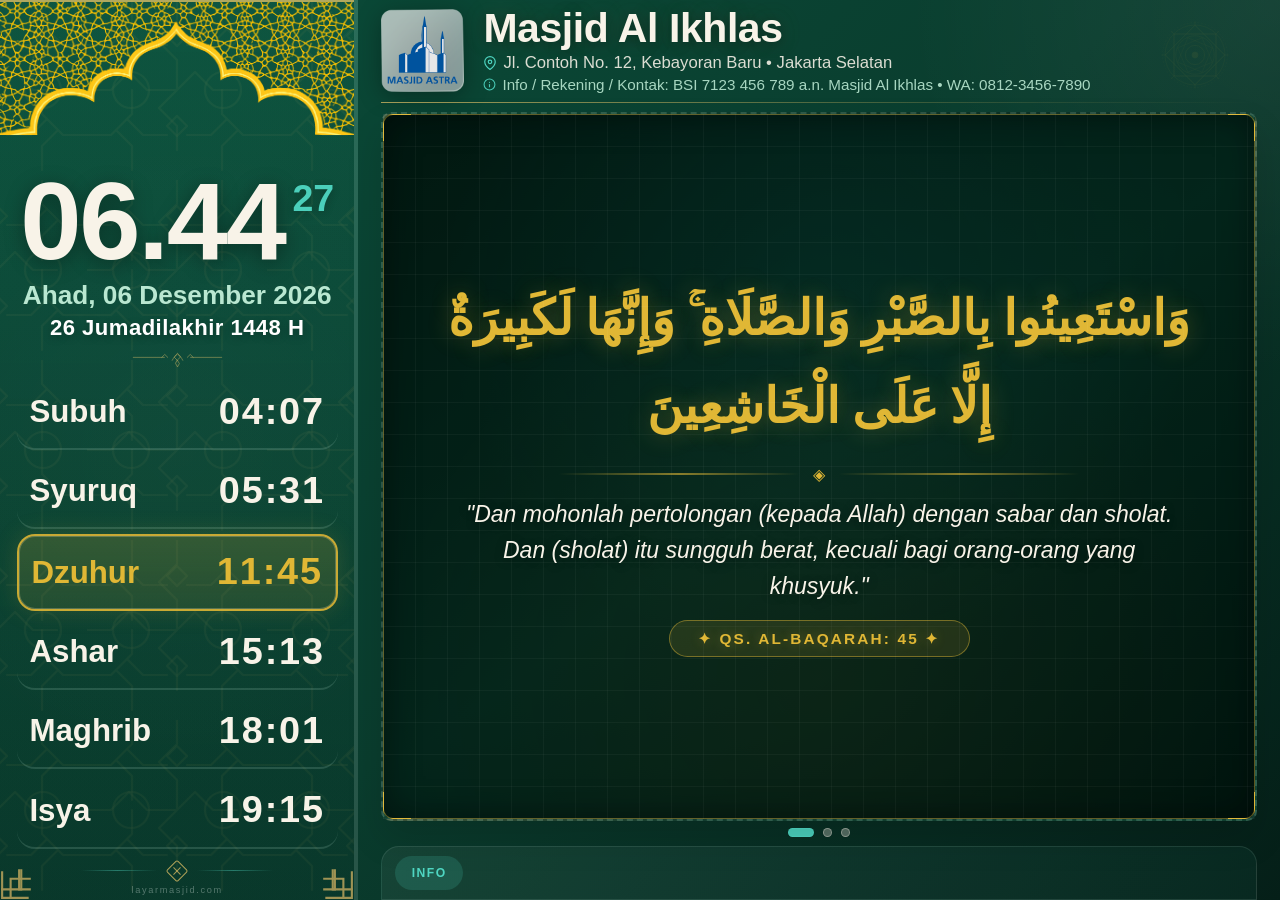
==== commit d6c8b6ec: "refactor" ====
--- a/index.html
+++ b/index.html
@@ -6,22 +6,18 @@
   <title>Layar Masjid</title>
   <link rel="stylesheet" href="assets/css/tokens.css?v=35">
   <link rel="stylesheet" href="assets/css/base.css?v=35">
-  <link rel="stylesheet" href="assets/css/layout.css?v=43">
-  <link rel="stylesheet" href="assets/css/sidebar.css?v=37">
-  <link rel="stylesheet" href="assets/css/adzan.css?v=45">
+  <link rel="stylesheet" href="assets/css/layout.css?v=44">
+  <link rel="stylesheet" href="assets/css/sidebar.css?v=38">
+  <link rel="stylesheet" href="assets/css/adzan.css?v=46">
 </head>
 <body>
   <div class="screen-shell">
     <aside class="left-panel">
-      <span class="panel-corner panel-corner--top-left" aria-hidden="true"></span>
-      <span class="panel-corner panel-corner--top-right" aria-hidden="true"></span>
       <span class="panel-corner panel-corner--bottom-left" aria-hidden="true"></span>
       <span class="panel-corner panel-corner--bottom-right" aria-hidden="true"></span>
 
       <div class="sidebar-main">
         <img class="sidebar-top-ornament" src="assets/img/kubah.png" alt="" aria-hidden="true">
-<!--        <span class="sidebar-lantern sidebar-lantern&#45;&#45;left" aria-hidden="true"></span>-->
-<!--        <span class="sidebar-lantern sidebar-lantern&#45;&#45;right" aria-hidden="true"></span>-->
 
         <div class="sidebar-content">
           <section class="clock-card" aria-label="Waktu saat ini">
@@ -267,7 +263,12 @@
   </aside>
 
   <script src="assets/js/PrayTimes.js?v=1"></script>
-  <script src="assets/js/config.js?v=8"></script>
-  <script src="assets/js/app.js?v=53"></script>
+  <script src="assets/js/config.js?v=9"></script>
+  <script src="assets/js/audio.js?v=1"></script>
+  <script src="assets/js/schedule.js?v=1"></script>
+  <script src="assets/js/slides.js?v=1"></script>
+  <script src="assets/js/adzan.js?v=1"></script>
+  <script src="assets/js/preview.js?v=1"></script>
+  <script src="assets/js/app.js?v=55"></script>
 </body>
 </html>
--- a/assets/css/layout.css
+++ b/assets/css/layout.css
@@ -43,13 +43,6 @@
 .content-brand-frame[data-logo-shape="tall"] {
   width: clamp(64px, 5.2vw, 84px);
   height: clamp(82px, 10vh, 104px);
-}
-
-.content-brand-mark {
-  color: var(--ivory-soft);
-  font-size: 1.3rem;
-  font-weight: 700;
-  letter-spacing: 0.18em;
 }
 
 .content-brand-logo {
@@ -191,8 +184,7 @@
   max-width: 100%;
   max-height: 100%;
   border-radius: 10px;
-  border: 2px solid rgba(143, 197, 174, 0.18);
-  background: linear-gradient(180deg, rgba(79, 214, 194, 0.05), rgba(255, 255, 255, 0.02));
+  border: 2px dashed rgba(185, 231, 209, 0.18);
   box-shadow: 0 18px 36px rgba(0, 0, 0, 0.12);
   overflow: visible;
   background:
@@ -200,7 +192,6 @@
     radial-gradient(circle at top left, rgba(240, 201, 106, 0.18), transparent 28%),
     radial-gradient(circle at bottom right, rgba(79, 214, 194, 0.12), transparent 22%),
     linear-gradient(135deg, rgba(7, 45, 31, 0.88) 0%, rgba(9, 63, 44, 0.9) 50%, rgba(6, 34, 25, 0.92) 100%);
-  border: 2px dashed rgba(185, 231, 209, 0.18);
   display: grid;
   place-items: center;
   text-align: center;
@@ -215,10 +206,6 @@
   background-size: 32px 32px;
   pointer-events: none;
   z-index: 1;
-}
-
-.content-ticker-text {
-  margin: 0;
 }
 
 .content-stage-slides {
@@ -318,20 +305,6 @@
 .slide-quran-corner--bl { bottom: -2px; left: -2px; border-right: none; border-top: none; border-bottom-left-radius: 8px; }
 .slide-quran-corner--br { bottom: -2px; right: -2px; border-left: none; border-top: none; border-bottom-right-radius: 8px; }
 
-.slide-quran-header {
-  flex-shrink: 0;
-}
-
-.slide-quran-bismillah {
-  font-family: "Amiri", "Scheherazade New", "Traditional Arabic", serif;
-  font-size: clamp(1.2rem, 1.7vw, 2.1rem);
-  font-weight: 700;
-  color: var(--gold-highlight);
-  letter-spacing: 0.04em;
-  opacity: 0.95;
-  text-shadow: 0 0 16px rgba(224, 183, 53, 0.35);
-}
-
 .slide-quran-body {
   display: flex;
   flex-direction: column;
@@ -584,6 +557,7 @@
 }
 
 .content-ticker-text {
+  margin: 0;
   display: inline-block;
   color: var(--ivory-soft);
   font-size: clamp(1.3rem, 1.9vw, 1.8rem);
--- a/assets/css/sidebar.css
+++ b/assets/css/sidebar.css
@@ -22,30 +22,6 @@
   flex-direction: column;
   min-height: 0;
 }
-
-/*.sidebar-lantern {*/
-/*  position: absolute;*/
-/*  top: clamp(8px, 1vh, 12px);*/
-/*  width: clamp(28px, 2.2vw, 38px);*/
-/*  height: clamp(88px, 9.5vh, 118px);*/
-/*  z-index: 0;*/
-/*  opacity: 0.92;*/
-/*  pointer-events: none;*/
-/*  background-repeat: no-repeat;*/
-/*  background-position: center top;*/
-/*  background-size: 100% 100%;*/
-/*  filter: drop-shadow(0 8px 18px rgba(231, 196, 108, 0.12));*/
-/*  background-image: url("data:image/svg+xml,%3Csvg xmlns='http://www.w3.org/2000/svg' viewBox='0 0 44 132'%3E%3Cg fill='none' stroke='%23E7C46C' stroke-linecap='round' stroke-linejoin='round'%3E%3Cpath d='M22 2v18' stroke-width='2.2' opacity='.8'/%3E%3Cpath d='M14 22h16' stroke-width='2.2' opacity='.82'/%3E%3Cpath d='M18 22c0 5-3 8-6 11 2 4 5 6 6 10h8c1-4 4-6 6-10-3-3-6-6-6-11Z' stroke-width='2.4'/%3E%3Cpath d='M12 44c4 6 5 12 5 20 0 10 2 18 5 26 3-8 5-16 5-26 0-8 1-14 5-20Z' stroke-width='2.4'/%3E%3Cpath d='M15 90h14' stroke-width='2.2' opacity='.85'/%3E%3Cpath d='M17 90c0 7-3 13-6 18 4 3 7 7 8 12h6c1-5 4-9 8-12-3-5-6-11-6-18Z' stroke-width='2.4'/%3E%3Cpath d='M22 120v10' stroke-width='2.2' opacity='.8'/%3E%3C/g%3E%3C/svg%3E");*/
-/*}*/
-
-/*.sidebar-lantern--left {*/
-/*  left: clamp(8px, 0.8vw, 12px);*/
-/*}*/
-
-/*.sidebar-lantern--right {*/
-/*  right: clamp(8px, 0.8vw, 12px);*/
-/*  transform: scaleX(-1);*/
-/*}*/
 
 .sidebar-top-ornament {
   flex-shrink: 0;
@@ -122,14 +98,6 @@
   background-image: url("data:image/svg+xml,%3Csvg xmlns='http://www.w3.org/2000/svg' viewBox='0 0 96 96'%3E%3Cg fill='none' stroke='%23E7C46C' stroke-width='3' stroke-linecap='square' stroke-linejoin='miter'%3E%3Cpath d='M3 39V3h36'/%3E%3Cpath d='M15 3v27h27'/%3E%3Cpath d='M3 15h27v27'/%3E%3Cpath d='M42 15H27v27'/%3E%3C/g%3E%3C/svg%3E");
 }
 
-.left-panel .panel-corner--top-left {
-  display: none;
-}
-
-.left-panel .panel-corner--top-right {
-  display: none;
-}
-
 .left-panel .panel-corner--bottom-left {
   bottom: 0;
   left: 0;
@@ -338,12 +306,6 @@
     margin: calc(var(--panel-pad-y) * -1) 0 0;
   }
 
-  /*.sidebar-lantern {*/
-  /*  width: 24px;*/
-  /*  height: 78px;*/
-  /*  top: 6px;*/
-  /*}*/
-
   .clock-card {
     margin-top: 10px;
     margin-bottom: 6px;
--- a/assets/css/adzan.css
+++ b/assets/css/adzan.css
@@ -221,25 +221,6 @@
     opacity: 1;
     transform: translateY(0) scale(1);
   }
-}
-
-/* Lencana Tahapan Islami (Badge Header) */
-.adzan-phase-badge {
-  display: inline-flex;
-  align-items: center;
-  justify-content: center;
-  font-size: clamp(0.75rem, 0.9vw, 1.05rem);
-  font-weight: 700;
-  letter-spacing: 0.22em;
-  color: var(--gold-highlight);
-  text-transform: uppercase;
-  margin-bottom: clamp(6px, 1vh, 12px);
-  text-shadow: 0 0 16px rgba(224, 183, 53, 0.4);
-}
-
-.adzan-phase-badge--iqomah {
-  color: var(--teal-soft);
-  text-shadow: 0 0 16px rgba(79, 214, 194, 0.4);
 }
 
 /* Kapsul Nama Sholat Beraksen Emas */
@@ -316,15 +297,6 @@
   transition: all 0.3s ease;
 }
 
-.adzan-timer-sub {
-  font-size: clamp(0.85rem, 1.1vw, 1.3rem);
-  font-weight: 600;
-  letter-spacing: 0.18em;
-  text-transform: uppercase;
-  color: var(--mint-soft);
-  margin-bottom: 2px;
-}
-
 .adzan-timer-digits {
   font-family: "Avenir Next", "Helvetica Neue", "Segoe UI", sans-serif;
   font-size: clamp(6.2rem, 11vw, 12rem);
@@ -410,10 +382,6 @@
   line-height: 1.05;
   margin: clamp(4px, 0.6vh, 8px) 0 0;
   text-shadow: 0 4px 26px rgba(0, 0, 0, 0.6), 0 0 38px rgba(240, 201, 106, 0.45);
-}
-
-.adzan-now-announcement {
-  display: none;
 }
 
 /* Plakat Maklumat Adab & Ketenangan Ringkas */
@@ -532,15 +500,6 @@
   to { transform: scale(1.025); }
 }
 
-.iqomah-timer-label {
-  font-size: clamp(0.85rem, 1.1vw, 1.3rem);
-  letter-spacing: 0.18em;
-  text-transform: uppercase;
-  color: var(--mint-soft);
-  margin-bottom: 2px;
-  font-weight: 600;
-}
-
 .iqomah-timer-digits {
   font-family: "Avenir Next", "Helvetica Neue", "Segoe UI", sans-serif;
   font-size: clamp(6.2rem, 11vw, 12rem);
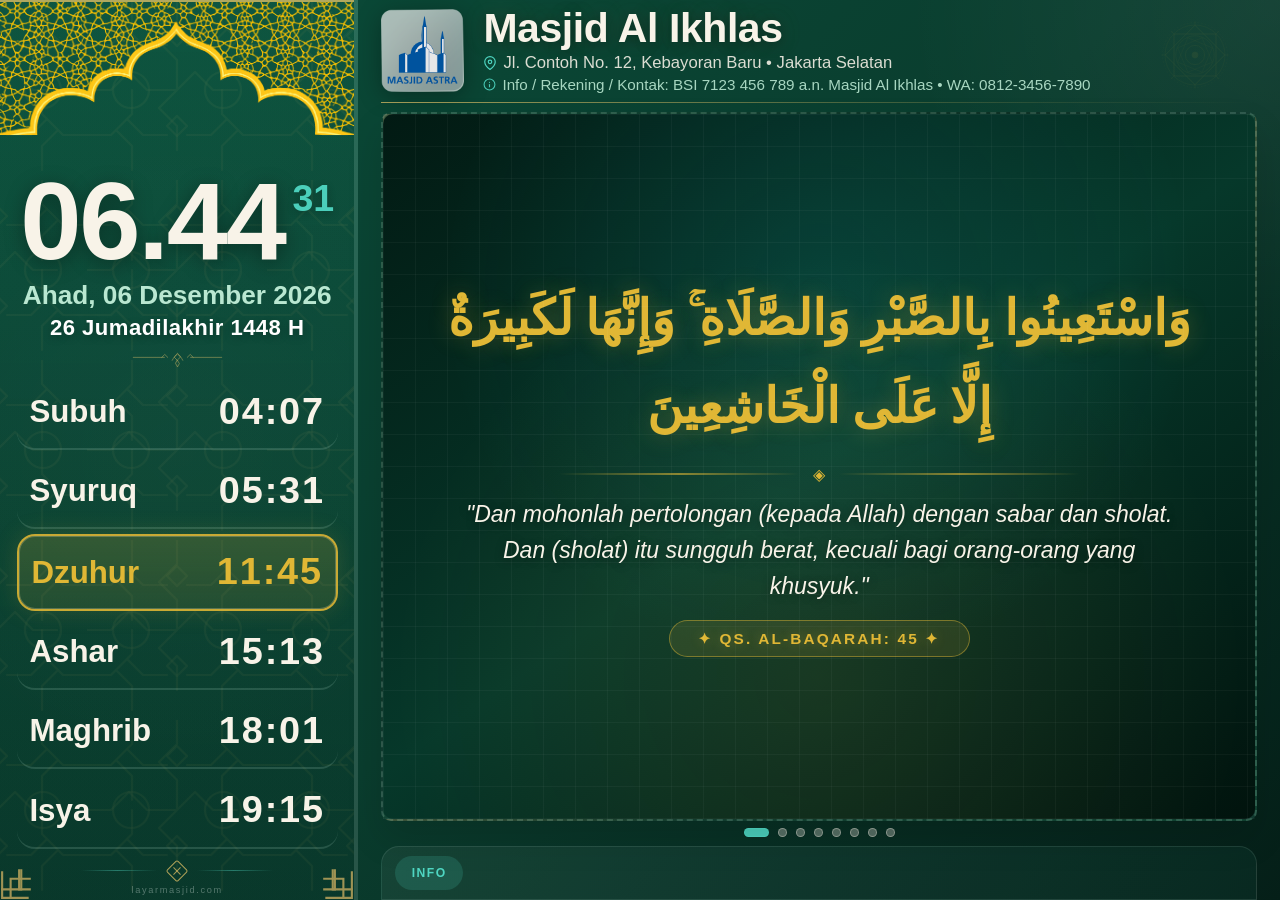
==== commit b03b9e73: "adjust bingkai slides" ====
--- a/index.html
+++ b/index.html
@@ -6,7 +6,7 @@
   <title>Layar Masjid</title>
   <link rel="stylesheet" href="assets/css/tokens.css?v=35">
   <link rel="stylesheet" href="assets/css/base.css?v=35">
-  <link rel="stylesheet" href="assets/css/layout.css?v=44">
+  <link rel="stylesheet" href="assets/css/layout.css?v=46">
   <link rel="stylesheet" href="assets/css/sidebar.css?v=38">
   <link rel="stylesheet" href="assets/css/adzan.css?v=46">
 </head>
@@ -266,7 +266,7 @@
   <script src="assets/js/config.js?v=9"></script>
   <script src="assets/js/audio.js?v=1"></script>
   <script src="assets/js/schedule.js?v=1"></script>
-  <script src="assets/js/slides.js?v=1"></script>
+  <script src="assets/js/slides.js?v=3"></script>
   <script src="assets/js/adzan.js?v=1"></script>
   <script src="assets/js/preview.js?v=1"></script>
   <script src="assets/js/app.js?v=55"></script>
--- a/assets/css/layout.css
+++ b/assets/css/layout.css
@@ -283,27 +283,12 @@
   align-items: center;
   text-align: center;
   padding: clamp(14px, 2.2vh, 26px) clamp(24px, 3.5vw, 64px);
-  border: 1.5px solid rgba(224, 183, 53, 0.4);
+  border: none;
   border-radius: 10px;
-  background: rgba(3, 22, 16, 0.55);
-  box-shadow:
-    inset 0 0 35px rgba(0, 0, 0, 0.45),
-    0 10px 30px rgba(0, 0, 0, 0.35);
+  background: transparent;
+  box-shadow: none;
   box-sizing: border-box;
 }
-
-/* Ornamen Sudut Kartu */
-.slide-quran-corner {
-  position: absolute;
-  width: clamp(20px, 2.2vw, 32px);
-  height: clamp(20px, 2.2vw, 32px);
-  border: 2px solid var(--gold-highlight);
-  pointer-events: none;
-}
-.slide-quran-corner--tl { top: -2px; left: -2px; border-right: none; border-bottom: none; border-top-left-radius: 8px; }
-.slide-quran-corner--tr { top: -2px; right: -2px; border-left: none; border-bottom: none; border-top-right-radius: 8px; }
-.slide-quran-corner--bl { bottom: -2px; left: -2px; border-right: none; border-top: none; border-bottom-left-radius: 8px; }
-.slide-quran-corner--br { bottom: -2px; right: -2px; border-left: none; border-top: none; border-bottom-right-radius: 8px; }
 
 .slide-quran-body {
   display: flex;
@@ -424,12 +409,10 @@
   align-items: center;
   text-align: center;
   padding: clamp(20px, 3.5vh, 48px) clamp(28px, 4.5vw, 84px);
-  border: 1.5px solid rgba(224, 183, 53, 0.4);
+  border: none;
   border-radius: 10px;
-  background: rgba(3, 22, 16, 0.55);
-  box-shadow:
-    inset 0 0 35px rgba(0, 0, 0, 0.45),
-    0 10px 30px rgba(0, 0, 0, 0.35);
+  background: transparent;
+  box-shadow: none;
   box-sizing: border-box;
 }
 
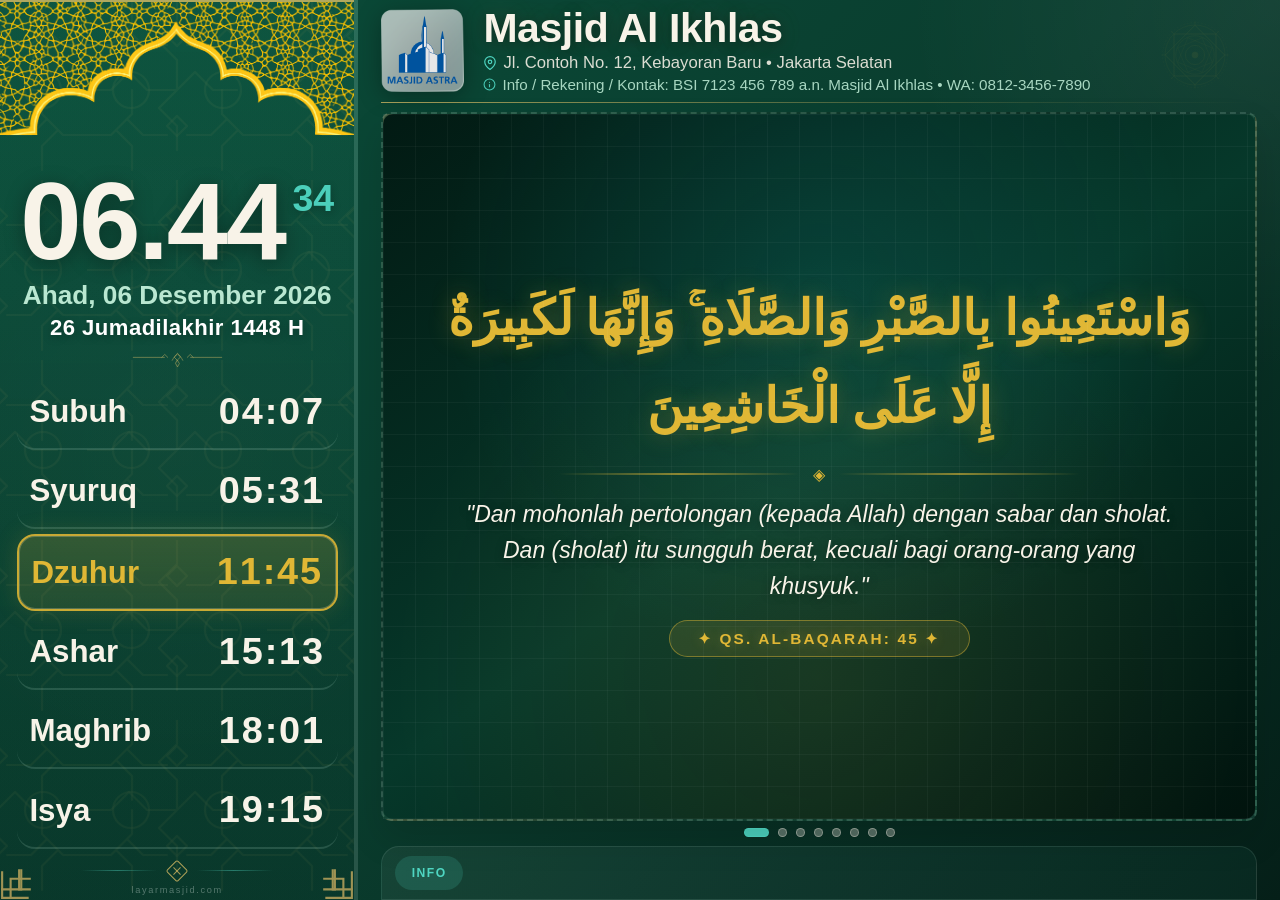
==== commit 0a05b8de: "adjust running text" ====
--- a/index.html
+++ b/index.html
@@ -6,7 +6,7 @@
   <title>Layar Masjid</title>
   <link rel="stylesheet" href="assets/css/tokens.css?v=35">
   <link rel="stylesheet" href="assets/css/base.css?v=35">
-  <link rel="stylesheet" href="assets/css/layout.css?v=46">
+  <link rel="stylesheet" href="assets/css/layout.css?v=48">
   <link rel="stylesheet" href="assets/css/sidebar.css?v=38">
   <link rel="stylesheet" href="assets/css/adzan.css?v=46">
 </head>
@@ -263,9 +263,9 @@
   </aside>
 
   <script src="assets/js/PrayTimes.js?v=1"></script>
-  <script src="assets/js/config.js?v=9"></script>
+  <script src="assets/js/config.js?v=11"></script>
   <script src="assets/js/audio.js?v=1"></script>
-  <script src="assets/js/schedule.js?v=1"></script>
+  <script src="assets/js/schedule.js?v=3"></script>
   <script src="assets/js/slides.js?v=3"></script>
   <script src="assets/js/adzan.js?v=1"></script>
   <script src="assets/js/preview.js?v=1"></script>
--- a/assets/css/layout.css
+++ b/assets/css/layout.css
@@ -537,6 +537,7 @@
 
 .content-ticker-track {
   overflow: hidden;
+  contain: content;
 }
 
 .content-ticker-text {
@@ -547,8 +548,10 @@
   font-weight: 600;
   white-space: nowrap;
   padding-left: 100%;
-  animation: ticker-marquee 24s linear infinite;
+  animation: ticker-marquee var(--ticker-duration, 28s) linear infinite;
   will-change: transform;
+  transform: translate3d(0, 0, 0);
+  backface-visibility: hidden;
 }
 
 .content-ticker-item {
@@ -569,10 +572,10 @@
 
 @keyframes ticker-marquee {
   from {
-    transform: translateX(0);
+    transform: translate3d(0, 0, 0);
   }
 
   to {
-    transform: translateX(-100%);
+    transform: translate3d(-100%, 0, 0);
   }
 }
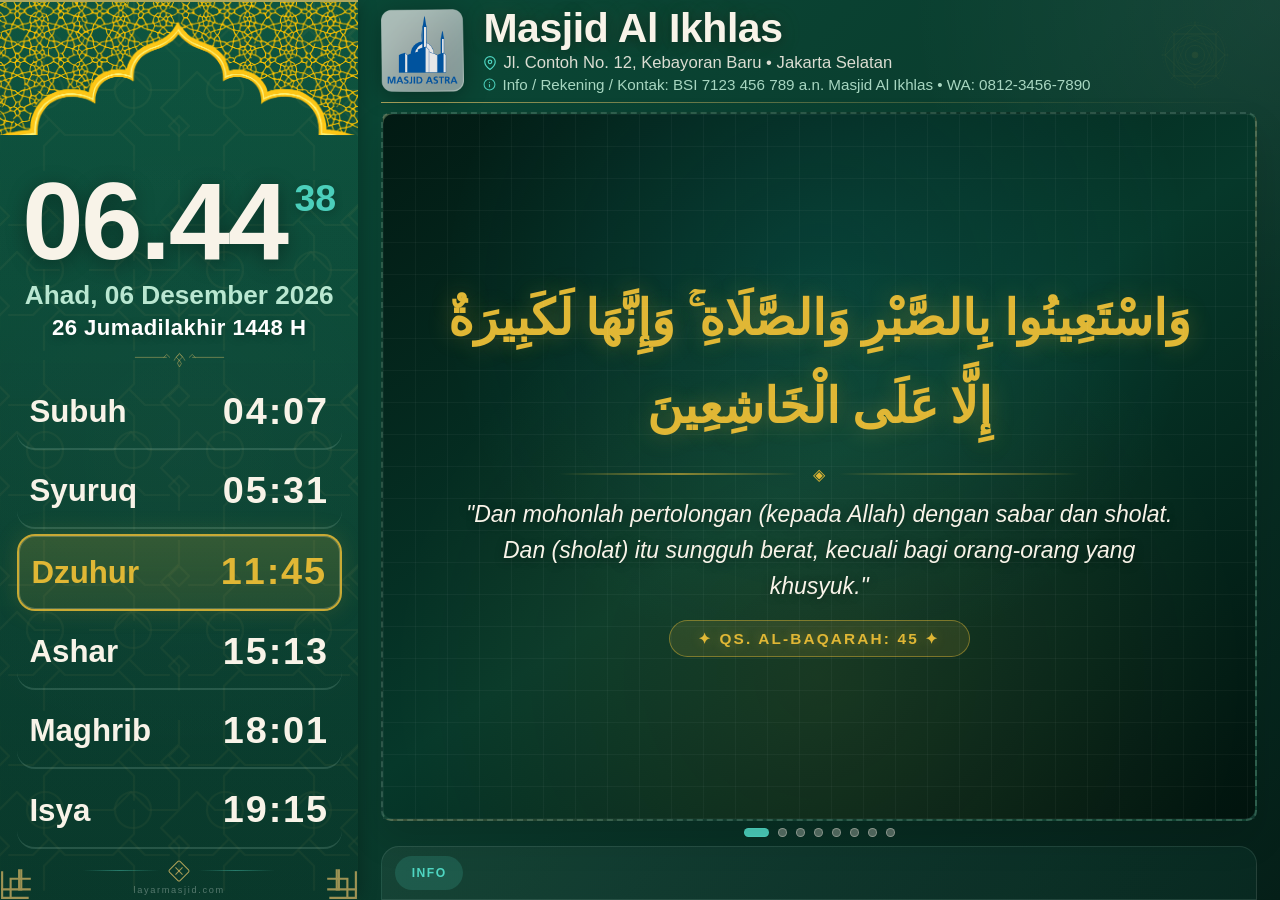
==== commit 218afb2f: "adjust running text" ====
--- a/index.html
+++ b/index.html
@@ -7,7 +7,7 @@
   <link rel="stylesheet" href="assets/css/tokens.css?v=35">
   <link rel="stylesheet" href="assets/css/base.css?v=35">
   <link rel="stylesheet" href="assets/css/layout.css?v=48">
-  <link rel="stylesheet" href="assets/css/sidebar.css?v=38">
+  <link rel="stylesheet" href="assets/css/sidebar.css?v=41">
   <link rel="stylesheet" href="assets/css/adzan.css?v=46">
 </head>
 <body>
--- a/assets/css/sidebar.css
+++ b/assets/css/sidebar.css
@@ -55,13 +55,15 @@
   --panel-pad-y: clamp(14px, 1.8vh, 22px);
   --panel-pad-x: clamp(16px, 1.3vw, 24px);
   position: relative;
+  z-index: 2;
   height: 100vh;
   box-sizing: border-box;
   display: flex;
   flex-direction: column;
   padding: var(--panel-pad-y) var(--panel-pad-x) 0;
   background: linear-gradient(180deg, rgba(15, 90, 68, 0.96) 0%, rgba(10, 61, 46, 0.98) 100%);
-  border-right: 4px solid rgba(255, 255, 255, 0.12);
+  border-right: none;
+  box-shadow: 4px 0 16px -2px rgba(0, 0, 0, 0.25);
   overflow: hidden;
 }
 
@@ -81,8 +83,8 @@
   position: absolute;
   inset: 0;
   background:
-    linear-gradient(180deg, rgba(8, 35, 26, 0.08), rgba(8, 35, 26, 0.18)),
-    radial-gradient(circle at center, rgba(255, 255, 255, 0.02), transparent 68%);
+          linear-gradient(180deg, rgba(8, 35, 26, 0.08), rgba(8, 35, 26, 0.18)),
+          radial-gradient(circle at center, rgba(255, 255, 255, 0.02), transparent 68%);
   pointer-events: none;
 }
 
@@ -216,8 +218,8 @@
   background: linear-gradient(180deg, rgba(224, 183, 53, 0.18) 0%, rgba(224, 183, 53, 0.1) 100%);
   border: 2px solid rgba(224, 183, 53, 0.88);
   box-shadow:
-    inset 0 0 0 1px rgba(255, 236, 176, 0.25),
-    0 0 24px rgba(224, 183, 53, 0.15);
+          inset 0 0 0 1px rgba(255, 236, 176, 0.25),
+          0 0 24px rgba(224, 183, 53, 0.15);
   color: var(--gold-highlight);
 }
 
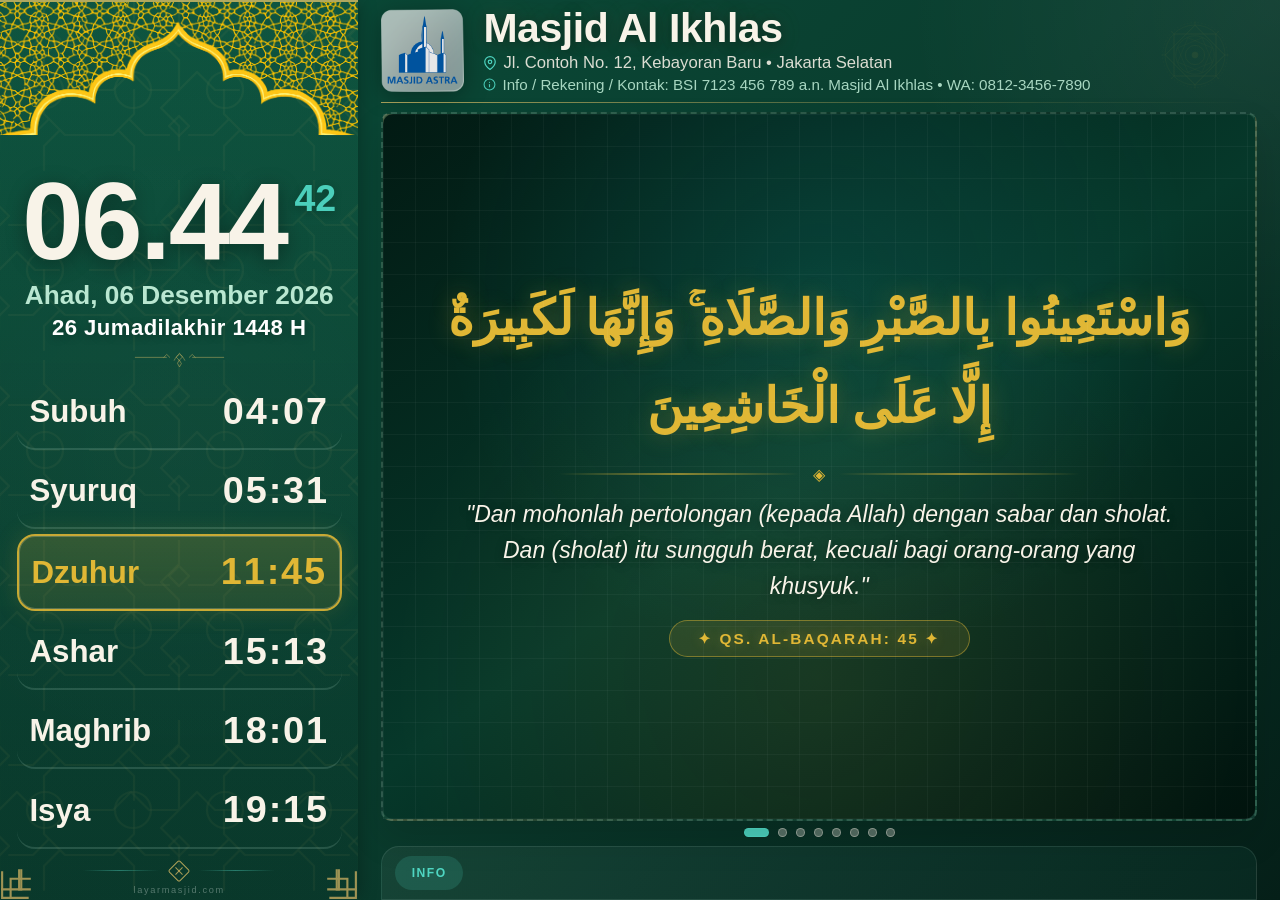
==== commit d0b05339: "remove countdown shadow" ====
--- a/index.html
+++ b/index.html
@@ -8,7 +8,7 @@
   <link rel="stylesheet" href="assets/css/base.css?v=35">
   <link rel="stylesheet" href="assets/css/layout.css?v=48">
   <link rel="stylesheet" href="assets/css/sidebar.css?v=41">
-  <link rel="stylesheet" href="assets/css/adzan.css?v=46">
+  <link rel="stylesheet" href="assets/css/adzan.css?v=48">
 </head>
 <body>
   <div class="screen-shell">
--- a/assets/css/adzan.css
+++ b/assets/css/adzan.css
@@ -305,7 +305,7 @@
   letter-spacing: 0.05em;
   font-variant-numeric: tabular-nums;
   line-height: 1;
-  text-shadow: 0 0 36px rgba(240, 201, 106, 0.45);
+  text-shadow: none;
 }
 
 .adzan-timer-accent {
@@ -318,20 +318,12 @@
 /* Mode Urgent (10 detik terakhir sebelum adzan) */
 .adzan-timer-box.urgent {
   border-color: #ff5252;
-  box-shadow:
-    0 20px 52px rgba(0, 0, 0, 0.6),
-    0 0 40px rgba(255, 82, 82, 0.5);
-  animation: timerUrgentPulse 0.5s ease-in-out infinite alternate;
-}
-
-@keyframes timerUrgentPulse {
-  from { transform: scale(1); }
-  to { transform: scale(1.025); }
+  box-shadow: 0 20px 48px rgba(0, 0, 0, 0.55);
 }
 
 .adzan-timer-box.urgent .adzan-timer-digits {
   color: #ff7676;
-  text-shadow: 0 0 44px rgba(255, 82, 82, 0.75);
+  text-shadow: none !important;
 }
 
 .adzan-countdown-hint {
@@ -489,15 +481,7 @@
 
 .iqomah-timer-box.urgent {
   border-color: #ff5252;
-  box-shadow:
-    0 20px 52px rgba(0, 0, 0, 0.6),
-    0 0 40px rgba(255, 82, 82, 0.5);
-  animation: iqomahUrgentPulse 0.5s ease-in-out infinite alternate;
-}
-
-@keyframes iqomahUrgentPulse {
-  from { transform: scale(1); }
-  to { transform: scale(1.025); }
+  box-shadow: 0 20px 48px rgba(0, 0, 0, 0.55);
 }
 
 .iqomah-timer-digits {
@@ -508,12 +492,12 @@
   letter-spacing: 0.05em;
   font-variant-numeric: tabular-nums;
   line-height: 1.05;
-  text-shadow: 0 0 36px rgba(79, 214, 194, 0.45);
+  text-shadow: none;
 }
 
 .iqomah-timer-box.urgent .iqomah-timer-digits {
   color: #ff7676;
-  text-shadow: 0 0 44px rgba(255, 82, 82, 0.75);
+  text-shadow: none !important;
 }
 
 .iqomah-timer-accent {
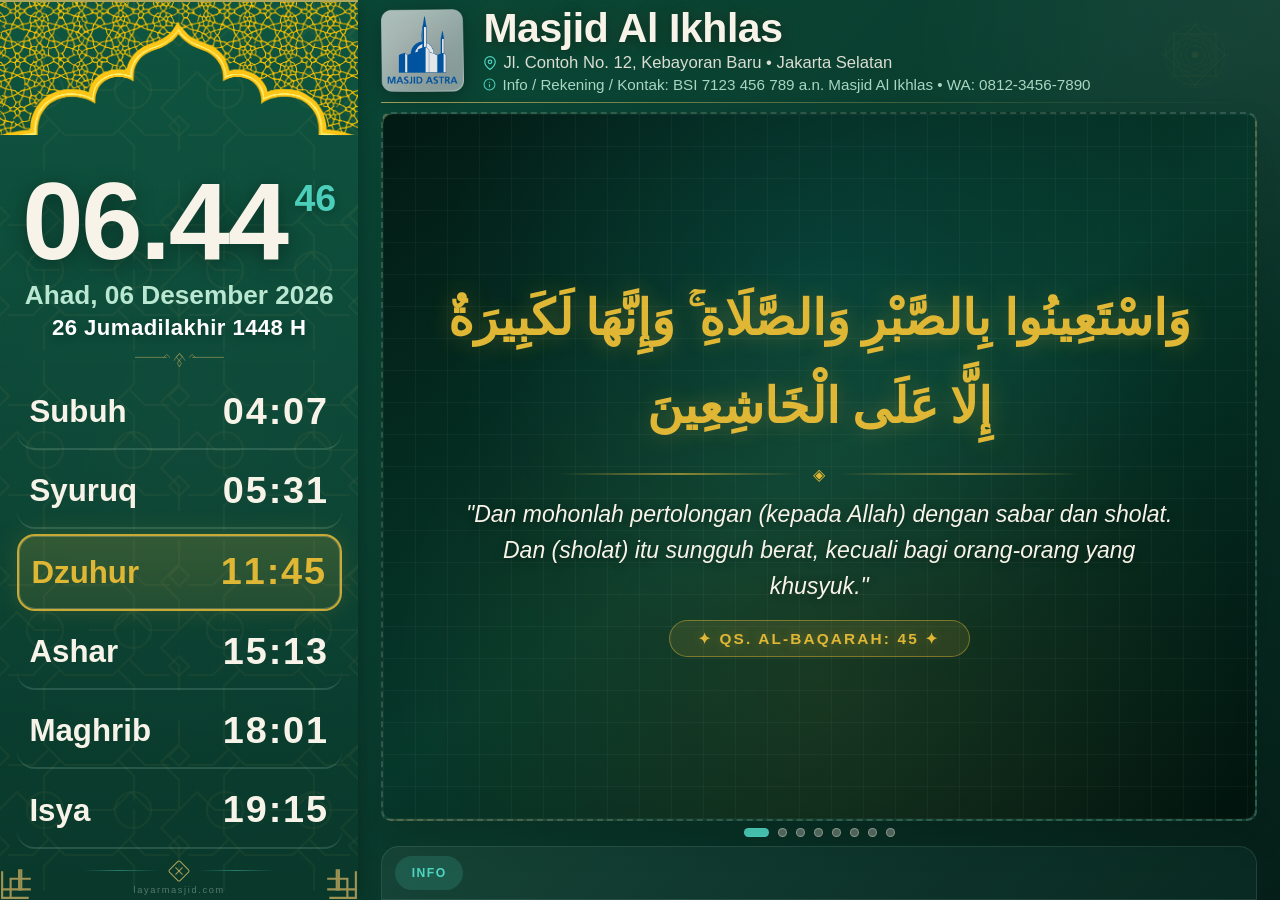
==== commit a5221867: "fix warna merah" ====
--- a/index.html
+++ b/index.html
@@ -8,7 +8,7 @@
   <link rel="stylesheet" href="assets/css/base.css?v=35">
   <link rel="stylesheet" href="assets/css/layout.css?v=48">
   <link rel="stylesheet" href="assets/css/sidebar.css?v=41">
-  <link rel="stylesheet" href="assets/css/adzan.css?v=48">
+  <link rel="stylesheet" href="assets/css/adzan.css?v=50">
 </head>
 <body>
   <div class="screen-shell">
--- a/assets/css/adzan.css
+++ b/assets/css/adzan.css
@@ -317,12 +317,12 @@
 
 /* Mode Urgent (10 detik terakhir sebelum adzan) */
 .adzan-timer-box.urgent {
-  border-color: #ff5252;
+  border-color: #e53935;
   box-shadow: 0 20px 48px rgba(0, 0, 0, 0.55);
 }
 
 .adzan-timer-box.urgent .adzan-timer-digits {
-  color: #ff7676;
+  color: #e53935;
   text-shadow: none !important;
 }
 
@@ -480,7 +480,7 @@
 }
 
 .iqomah-timer-box.urgent {
-  border-color: #ff5252;
+  border-color: #e53935;
   box-shadow: 0 20px 48px rgba(0, 0, 0, 0.55);
 }
 
@@ -496,7 +496,7 @@
 }
 
 .iqomah-timer-box.urgent .iqomah-timer-digits {
-  color: #ff7676;
+  color: #e53935;
   text-shadow: none !important;
 }
 
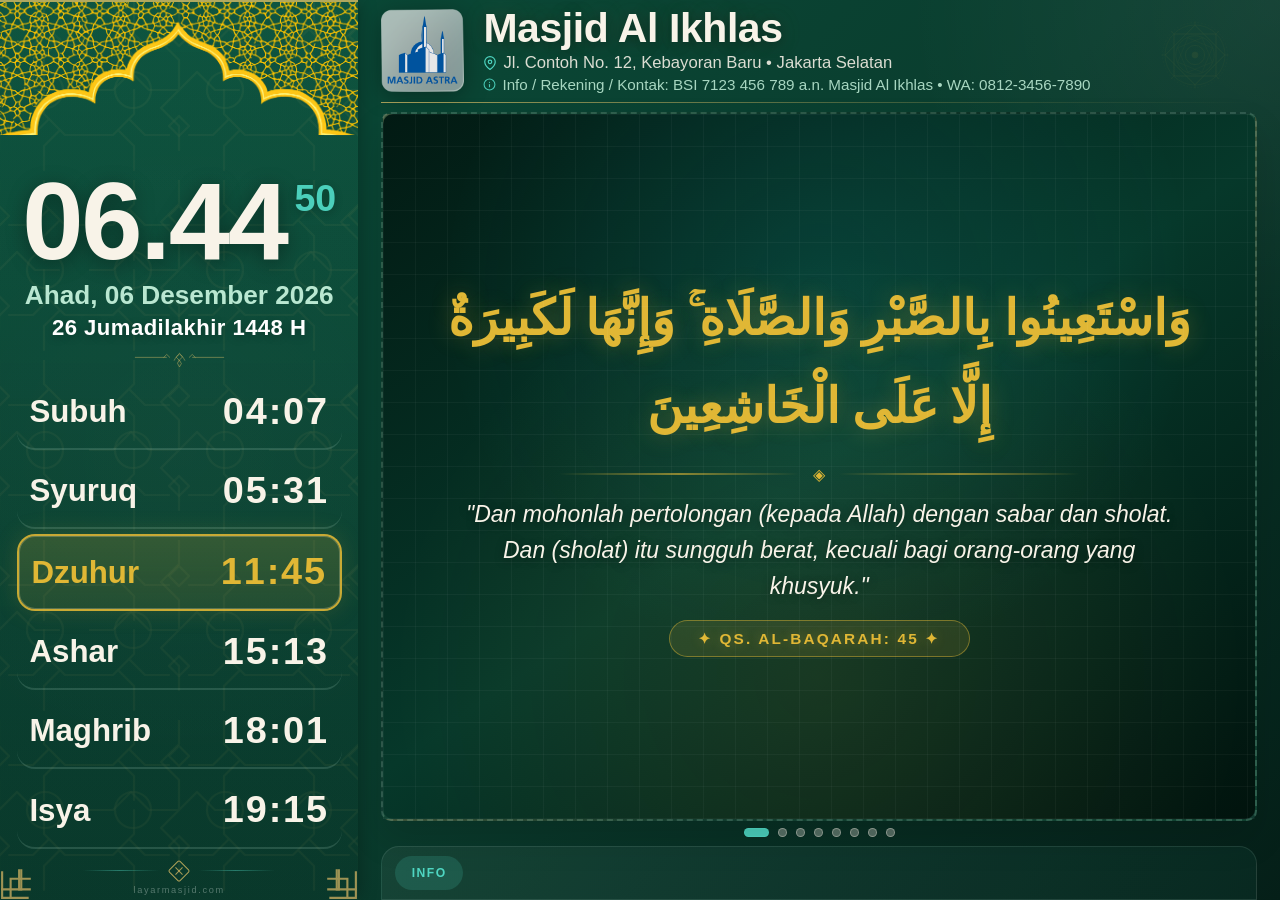
==== commit 042262b4: "tambah menu admin" ====
--- a/index.html
+++ b/index.html
@@ -1,274 +1,14 @@
-<!doctype html>
+<!DOCTYPE html>
 <html lang="id">
 <head>
-  <meta charset="utf-8">
-  <meta name="viewport" content="width=device-width, initial-scale=1">
+  <meta charset="UTF-8">
+  <meta http-equiv="refresh" content="0; url=display/">
   <title>Layar Masjid</title>
-  <link rel="stylesheet" href="assets/css/tokens.css?v=35">
-  <link rel="stylesheet" href="assets/css/base.css?v=35">
-  <link rel="stylesheet" href="assets/css/layout.css?v=48">
-  <link rel="stylesheet" href="assets/css/sidebar.css?v=41">
-  <link rel="stylesheet" href="assets/css/adzan.css?v=50">
+  <script>
+    window.location.replace("display/");
+  </script>
 </head>
-<body>
-  <div class="screen-shell">
-    <aside class="left-panel">
-      <span class="panel-corner panel-corner--bottom-left" aria-hidden="true"></span>
-      <span class="panel-corner panel-corner--bottom-right" aria-hidden="true"></span>
-
-      <div class="sidebar-main">
-        <img class="sidebar-top-ornament" src="assets/img/kubah.png" alt="" aria-hidden="true">
-
-        <div class="sidebar-content">
-          <section class="clock-card" aria-label="Waktu saat ini">
-            <div class="clock-display">
-              <span class="clock-main" id="clock-main">08.34</span>
-              <span class="clock-seconds" id="clock-seconds">17</span>
-            </div>
-            <p class="date-display" id="date-display">Sabtu, 02 Mei 2026</p>
-            <p class="date-hijri" id="date-hijri"></p>
-            <div class="date-ornament" aria-hidden="true"></div>
-          </section>
-
-          <section class="schedule-card">
-            <div class="schedule-list" id="schedule-list">
-              <div class="schedule-row active">
-                <span class="prayer-name">Subuh</span>
-                <span class="prayer-time">04:36</span>
-              </div>
-              <div class="schedule-row">
-                <span class="prayer-name">Syuruq</span>
-                <span class="prayer-time">05:52</span>
-              </div>
-              <div class="schedule-row">
-                <span class="prayer-name">Dzuhur</span>
-                <span class="prayer-time">11:54</span>
-              </div>
-              <div class="schedule-row">
-                <span class="prayer-name">Ashar</span>
-                <span class="prayer-time">15:14</span>
-              </div>
-              <div class="schedule-row">
-                <span class="prayer-name">Maghrib</span>
-                <span class="prayer-time">17:48</span>
-              </div>
-              <div class="schedule-row">
-                <span class="prayer-name">Isya</span>
-                <span class="prayer-time">18:59</span>
-              </div>
-            </div>
-          </section>
-        </div>
-      </div>
-
-      <div class="sidebar-endcap-wrap">
-        <div class="schedule-endcap" aria-hidden="true">
-          <span class="schedule-endcap-line"></span>
-          <span class="schedule-endcap-mark"></span>
-          <span class="schedule-endcap-line"></span>
-        </div>
-        <p class="sidebar-signature">layarmasjid.com</p>
-      </div>
-    </aside>
-
-    <main class="right-panel">
-      <header class="content-header">
-        <div class="content-brand" aria-label="Logo masjid">
-          <div class="content-brand-frame" id="content-brand-frame">
-            <img
-              id="content-brand-logo"
-              class="content-brand-logo"
-              src="assets/img/contoh_logo/masjid_astra.png"
-              alt="Logo Masjid Astra"
-            >
-          </div>
-        </div>
-
-        <div class="content-identity">
-          <h1 class="content-mosque-name">Masjid Al Ikhlas</h1>
-          <p class="content-address">
-            <svg class="content-address-icon" viewBox="0 0 24 24" fill="none" stroke="currentColor" stroke-width="2" stroke-linecap="round" stroke-linejoin="round" aria-hidden="true"><path d="M21 10c0 7-9 13-9 13s-9-6-9-13a9 9 0 0 1 18 0z"/><circle cx="12" cy="10" r="3"/></svg>
-            <span>Jl. Contoh No. 12, Kebayoran Baru &bull; Jakarta Selatan</span>
-          </p>
-          <p class="content-extra-info" id="content-extra-info">
-            <svg class="content-extra-icon" viewBox="0 0 24 24" fill="none" stroke="currentColor" stroke-width="2" stroke-linecap="round" stroke-linejoin="round" aria-hidden="true"><circle cx="12" cy="12" r="10"/><line x1="12" y1="16" x2="12" y2="12"/><line x1="12" y1="8" x2="12.01" y2="8"/></svg>
-            <span id="content-extra-text">Info / Rekening / Kontak: BSI 7123 456 789 a.n. Masjid Al Ikhlas &bull; WA: 0812-3456-7890</span>
-          </p>
-        </div>
-
-        <div class="content-header-watermark" aria-hidden="true">
-          <svg viewBox="0 0 120 120" fill="none" stroke="currentColor" stroke-width="1.2">
-            <circle cx="60" cy="60" r="54" stroke-dasharray="3 3" opacity="0.45"/>
-            <circle cx="60" cy="60" r="50" opacity="0.65"/>
-            <rect x="25" y="25" width="70" height="70" transform="rotate(0 60 60)"/>
-            <rect x="25" y="25" width="70" height="70" transform="rotate(45 60 60)"/>
-            <circle cx="60" cy="60" r="32" opacity="0.7"/>
-            <rect x="38" y="38" width="44" height="44" transform="rotate(22.5 60 60)" opacity="0.5"/>
-            <rect x="38" y="38" width="44" height="44" transform="rotate(67.5 60 60)" opacity="0.5"/>
-            <circle cx="60" cy="60" r="16" opacity="0.8"/>
-            <circle cx="60" cy="60" r="5" fill="currentColor" opacity="0.85"/>
-            <path d="M60 4v8 M60 108v8 M4 60h8 M108 60h8" opacity="0.7"/>
-            <path d="M20 20l7 7 M93 93l7 7 M20 100l7-7 M93 27l7-7" opacity="0.7"/>
-          </svg>
-        </div>
-      </header>
-
-      <section class="content-stage" aria-label="Area slide">
-        <div class="content-stage-frame" id="content-stage-frame">
-          <div class="content-stage-slides" id="content-stage-slides" aria-live="polite"></div>
-        </div>
-        <div class="content-stage-dots" id="content-stage-dots" aria-hidden="true"></div>
-      </section>
-
-      <footer class="content-ticker" aria-label="Running text">
-        <div class="content-ticker-label">Info</div>
-        <div class="content-ticker-track">
-          <div class="content-ticker-text">
-            <span class="content-ticker-item">Running text placeholder</span>
-            <span class="content-ticker-item">Pengumuman kajian ba’da Maghrib</span>
-            <span class="content-ticker-item">Mohon rapikan sandal di area rak</span>
-            <span class="content-ticker-item">Infaq terbaik untuk operasional masjid</span>
-          </div>
-        </div>
-      </footer>
-    </main>
-
-    <!-- Halaman Adzan & Sholat (Fullscreen Overlay) -->
-    <div id="adzan-screen" class="adzan-screen" aria-hidden="true">
-      <!-- Ornamen Sudut Arsitektur Islami -->
-      <span class="adzan-corner adzan-corner--top-left" aria-hidden="true"></span>
-      <span class="adzan-corner adzan-corner--top-right" aria-hidden="true"></span>
-      <span class="adzan-corner adzan-corner--bottom-left" aria-hidden="true"></span>
-      <span class="adzan-corner adzan-corner--bottom-right" aria-hidden="true"></span>
-
-      <!-- Bingkai Dalam Beraksen Emas -->
-      <div class="adzan-inner-frame" aria-hidden="true"></div>
-      <div class="adzan-bg-pattern" aria-hidden="true"></div>
-      <div class="adzan-bg-glow" aria-hidden="true"></div>
-
-      <!-- Header Bar (Jam & Tanggal di Pojok Kanan Atas) -->
-      <header class="adzan-header" id="adzan-header">
-        <div class="adzan-clock-display">
-          <span class="adzan-clock-time" id="adzan-clock-time">00:00:00</span>
-          <span class="adzan-clock-date" id="adzan-clock-date">Sabtu, 02 Mei 2026</span>
-        </div>
-      </header>
-
-      <main class="adzan-stage">
-        <!-- 1. FASE MENJELANG AZAN -->
-        <section class="adzan-phase adzan-phase--countdown-adzan" id="phase-countdown-adzan">
-          <div class="adzan-countdown-header">
-            <h1 class="adzan-countdown-title">MENJELANG ADZAN</h1>
-            <div class="adzan-prayer-pill">
-              <span class="adzan-pill-label">WAKTU</span>
-              <span class="adzan-pill-val" id="adzan-target-prayer-name">DZUHUR</span>
-            </div>
-          </div>
-
-          <div class="adzan-timer-box" id="adzan-timer-box">
-            <span class="adzan-timer-digits" id="adzan-timer-digits">01:00</span>
-            <div class="adzan-timer-accent" aria-hidden="true"></div>
-          </div>
-
-          <p class="adzan-countdown-hint">Segera mengambil air wudhu dan merapatkan diri ke shaf sholat</p>
-        </section>
-
-        <!-- 2. FASE SAAT AZAN (Desain Plakat Maklumat Islami) -->
-        <section class="adzan-phase adzan-phase--saat-adzan" id="phase-saat-adzan">
-          <div class="adzan-takbir-calligraphy" dir="rtl" lang="ar">اللهُ أَكْبَرُ اللهُ أَكْبَرُ</div>
-
-          <div class="adzan-title-wrap">
-            <h1 class="adzan-heading-main">WAKTU MASUK ADZAN</h1>
-            <div class="adzan-prayer-hero" id="adzan-current-prayer-name">DZUHUR</div>
-          </div>
-
-          <!-- Plakat Maklumat Ringkas: Adab & Ketenangan -->
-          <div class="adzan-adab-plaque">
-            <div class="adzan-adab-item">
-              <span class="adzan-adab-icon-wrap" aria-hidden="true">
-                <svg viewBox="0 0 24 24" fill="none" stroke="currentColor" stroke-width="2">
-                  <path d="M11 5L6 9H2v6h4l5 4V5z"/>
-                  <path d="M19.07 4.93a10 10 0 0 1 0 14.14M15.54 8.46a5 5 0 0 1 0 7.07"/>
-                </svg>
-              </span>
-              <span class="adzan-adab-text">Mari Menyimak &amp; Menjawab Adzan</span>
-            </div>
-
-            <div class="adzan-adab-divider" aria-hidden="true"></div>
-
-            <div class="adzan-adab-item">
-              <span class="adzan-adab-icon-wrap adzan-adab-icon-wrap--silent" aria-hidden="true">
-                <svg viewBox="0 0 24 24" fill="none" stroke="currentColor" stroke-width="2">
-                  <rect x="5" y="2" width="14" height="20" rx="2" ry="2"/>
-                  <line x1="12" y1="18" x2="12.01" y2="18"/>
-                  <line x1="2" y1="2" x2="22" y2="22" stroke="#e05353" stroke-width="2.4"/>
-                </svg>
-              </span>
-              <span class="adzan-adab-text">Mohon Aktifkan Mode Hening (Silent) HP</span>
-            </div>
-          </div>
-        </section>
-
-        <!-- 3. FASE COUNTDOWN IQOMAH -->
-        <section class="adzan-phase adzan-phase--countdown-iqomah" id="phase-countdown-iqomah">
-          <div class="iqomah-heading-wrap">
-            <h1 class="iqomah-main-title">MENUJU IQOMAH</h1>
-            <div class="adzan-prayer-pill">
-              <span class="adzan-pill-label">SHOLAT</span>
-              <span class="adzan-pill-val" id="iqomah-prayer-name">DZUHUR</span>
-            </div>
-          </div>
-
-          <div class="iqomah-timer-box" id="iqomah-timer-box">
-            <span class="iqomah-timer-digits" id="iqomah-timer-digits">05:00</span>
-            <div class="iqomah-timer-accent" aria-hidden="true"></div>
-          </div>
-
-          <div class="iqomah-notice-card">
-            <p class="iqomah-quote">&ldquo;Doa antara adzan dan iqomah tidak akan tertolak.&rdquo;</p>
-            <span class="iqomah-quote-source">(HR. Abu Dawud, Tirmidzi, &amp; Ahmad)</span>
-          </div>
-        </section>
-
-        <!-- 4. FASE SAAT SHOLAT (Mode Khusyuk, Hening, & Redup) -->
-        <section class="adzan-phase adzan-phase--saat-sholat" id="phase-saat-sholat">
-          <div class="sholat-silent-banner" aria-hidden="true">
-            <svg viewBox="0 0 24 24" fill="none" stroke="currentColor" stroke-width="2" class="sholat-silent-icon">
-              <rect x="5" y="2" width="14" height="20" rx="2" ry="2"/>
-              <line x1="12" y1="18" x2="12.01" y2="18"/>
-              <line x1="2" y1="2" x2="22" y2="22" stroke="#e05353" stroke-width="2.4"/>
-            </svg>
-            <span>MODE HENING &bull; HP DINONAKTIFKAN</span>
-          </div>
-
-          <div class="sholat-hadith-box">
-            <p class="sholat-hadith-arabic" dir="rtl" lang="ar">سَوُّوا صُفُوفَكُمْ ؛ فَإنَّ تَسْوِيَةَ الصَّفِّ مِنْ تَمَامِ الصَّلاَةِ</p>
-            <div class="sholat-hadith-divider" aria-hidden="true"></div>
-            <p class="sholat-hadith">&ldquo;Luruskan shaf-shaf kalian, karena meluruskan shaf termasuk kesempurnaan sholat.&rdquo;<br><span class="sholat-hadith-source">(HR. Bukhari &amp; Muslim)</span></p>
-          </div>
-        </section>
-      </main>
-    </div>
-  </div>
-
-  <!-- Test Toolbar (Discreet Preview Controller, tekan 'A' atau klik layarmasjid.com untuk toggle) -->
-  <aside id="adzan-test-toolbar" class="adzan-test-toolbar" aria-label="Adzan Preview Controls">
-    <span style="font-size: 0.72rem; color: var(--gold-highlight); font-weight: 700; padding-left: 4px;">Uji Tahapan:</span>
-    <button type="button" class="adzan-test-btn" id="btn-test-countdown" title="1. Menjelang Azan: Countdown 01:00 (1 menit, beep di 10d terakhir)">1. Menjelang (1m)</button>
-    <button type="button" class="adzan-test-btn" id="btn-test-adzan" title="2. Saat Azan: Tampilan Halaman Azan 5 Menit">2. Saat Azan (5m)</button>
-    <button type="button" class="adzan-test-btn" id="btn-test-iqomah" title="3. Countdown Iqomah: Countdown 05:00 (Demo 15d, beep di 10d terakhir)">3. Iqomah (15d)</button>
-    <button type="button" class="adzan-test-btn" id="btn-test-sholat" title="4. Saat Sholat: Layar Khusyuk & Hening">4. Saat Sholat</button>
-    <button type="button" class="adzan-test-btn adzan-test-btn--demo" id="btn-test-demo" title="Jalankan otomatis seluruh tahapan 1 sampai 5">▶ Demo Lengkap</button>
-    <button type="button" class="adzan-test-btn adzan-test-btn--close" id="btn-test-close" title="5. Kembali ke tampilan normal awal">Tutup / Normal</button>
-  </aside>
-
-  <script src="assets/js/PrayTimes.js?v=1"></script>
-  <script src="assets/js/config.js?v=11"></script>
-  <script src="assets/js/audio.js?v=1"></script>
-  <script src="assets/js/schedule.js?v=3"></script>
-  <script src="assets/js/slides.js?v=3"></script>
-  <script src="assets/js/adzan.js?v=1"></script>
-  <script src="assets/js/preview.js?v=1"></script>
-  <script src="assets/js/app.js?v=55"></script>
+<body style="background: #051f18; color: #fff; font-family: sans-serif; display: flex; align-items: center; justify-content: center; height: 100vh; margin: 0;">
+  <p>Mengarahkan ke layar masjid... <a href="display/" style="color: #f0c96a;">Klik di sini jika tidak otomatis</a>.</p>
 </body>
 </html>
